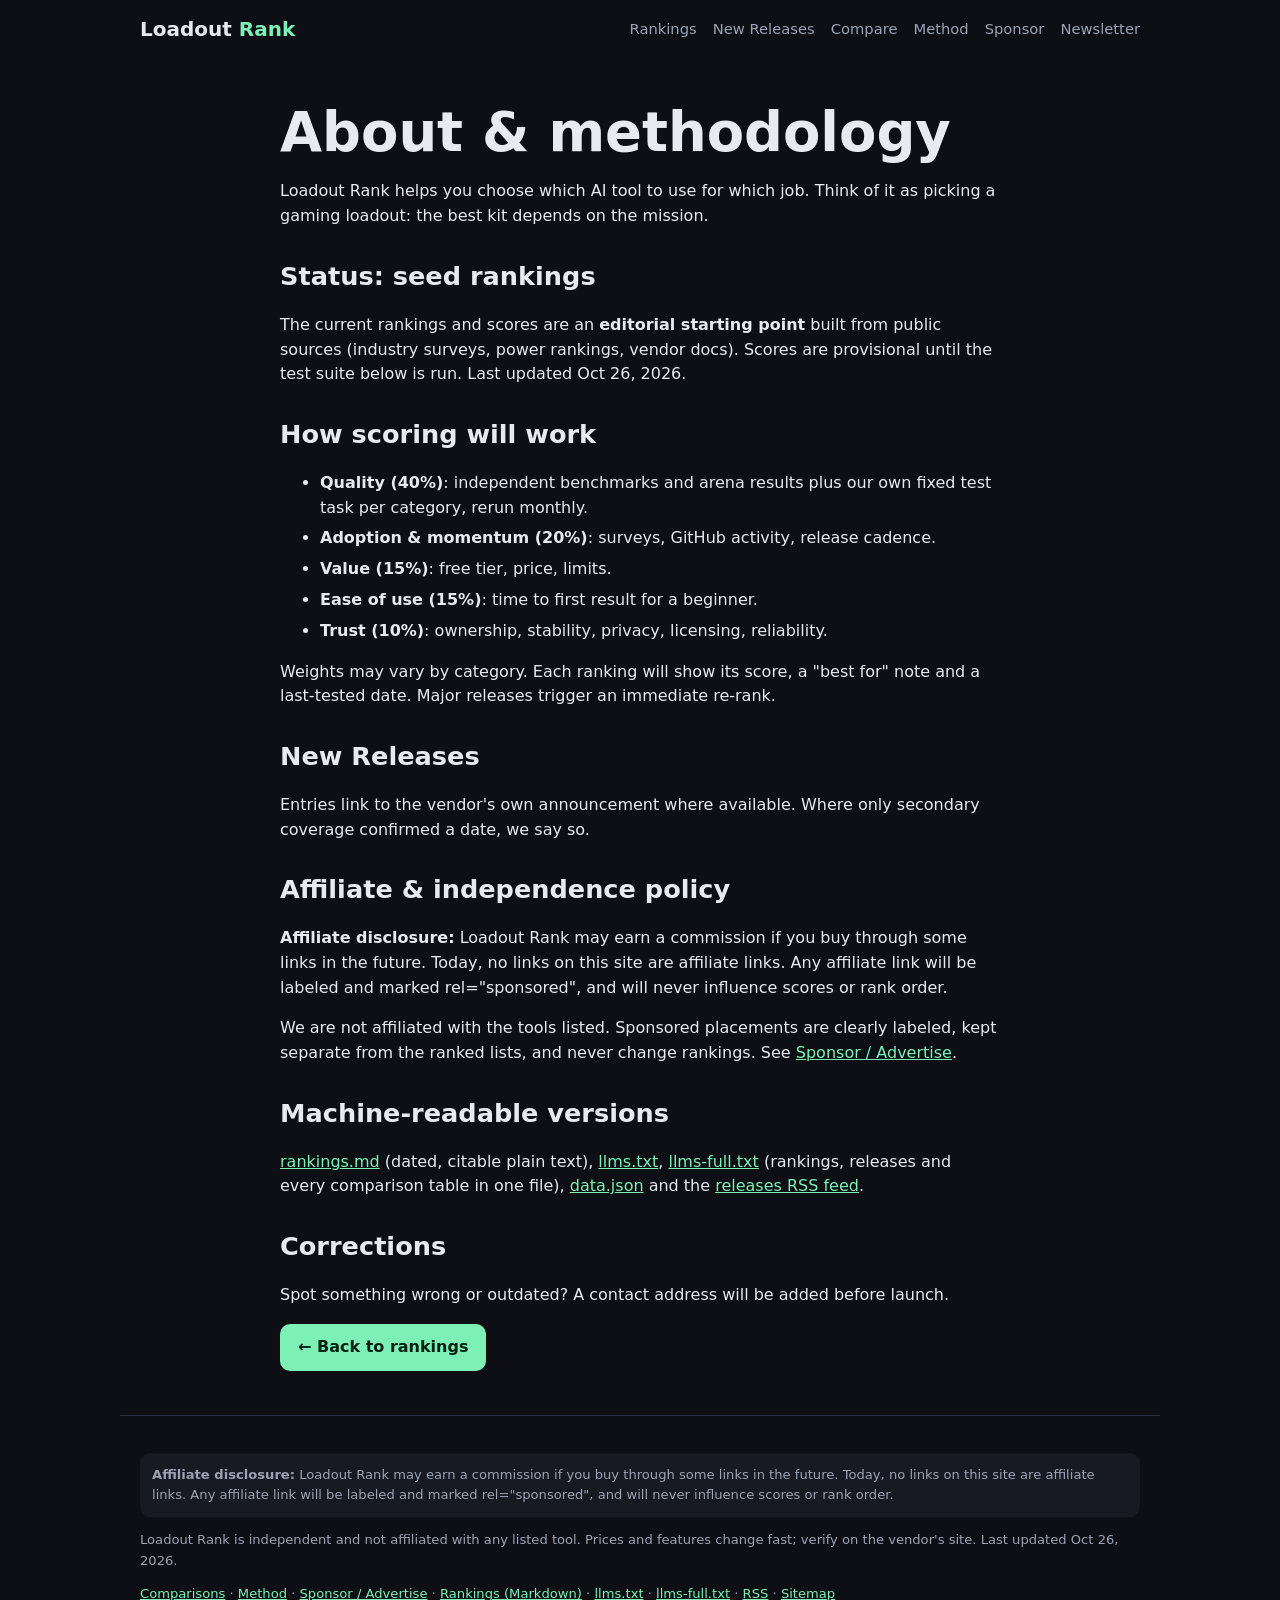
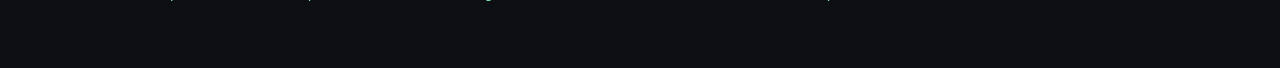
==== about.html @ 16ffbcc2 "Oct 26: add Nanbeige4.3-33B, Ollama speech models, Spark-X2.6-4B, Eleven Realtime, FLUX 3 Max; data." ====
<!doctype html><html lang="en"><head><meta charset="utf-8"><meta name="viewport" content="width=device-width,initial-scale=1">
<title>Method &amp; Independence Policy — Loadout Rank</title><meta name="description" content="How Loadout Rank scores and ranks AI tools: weighted criteria, provisional seed status, affiliate disclosure and corrections policy."><meta name="theme-color" content="#0d0f14"><meta name="robots" content="index,follow,max-snippet:-1">
<link rel="canonical" href="https://dlee8484.github.io/loadout-rank/about.html"><link rel="alternate" type="text/markdown" href="https://dlee8484.github.io/loadout-rank/rankings.md" title="Rankings as Markdown"><link rel="sitemap" type="application/xml" href="https://dlee8484.github.io/loadout-rank/sitemap.xml"><link rel="alternate" type="application/rss+xml" href="https://dlee8484.github.io/loadout-rank/feed.xml" title="Loadout Rank: new AI releases"><link rel="alternate" type="application/json" href="https://dlee8484.github.io/loadout-rank/data.json" title="Loadout Rank data (JSON)">
<meta property="og:type" content="website"><meta property="og:site_name" content="Loadout Rank"><meta property="og:title" content="Method &amp; Independence Policy — Loadout Rank"><meta property="og:description" content="How Loadout Rank scores and ranks AI tools: weighted criteria, provisional seed status, affiliate disclosure and corrections policy."><meta property="og:url" content="https://dlee8484.github.io/loadout-rank/about.html"><meta property="og:locale" content="en_US">
<meta name="twitter:card" content="summary_large_image"><meta name="twitter:image" content="https://dlee8484.github.io/loadout-rank/og-image.png"><meta property="og:image" content="https://dlee8484.github.io/loadout-rank/og-image.png"><meta property="og:image:width" content="1200"><meta property="og:image:height" content="630"><meta property="og:image:alt" content="Loadout Rank: best AI tools by use case"><meta name="twitter:title" content="Method &amp; Independence Policy — Loadout Rank"><meta name="twitter:description" content="How Loadout Rank scores and ranks AI tools: weighted criteria, provisional seed status, affiliate disclosure and corrections policy.">
<link rel="stylesheet" href="style.css"><script type="application/ld+json">{"@context": "https://schema.org", "@type": "AboutPage", "name": "Loadout Rank methodology", "url": "https://dlee8484.github.io/loadout-rank/about.html", "dateModified": "2026-10-26", "isPartOf": {"@id": "https://dlee8484.github.io/loadout-rank/#website"}, "breadcrumb": {"@id": "https://dlee8484.github.io/loadout-rank/about.html#breadcrumb"}}</script><script type="application/ld+json">{"@context": "https://schema.org", "@type": "BreadcrumbList", "@id": "https://dlee8484.github.io/loadout-rank/about.html#breadcrumb", "itemListElement": [{"@type": "ListItem", "position": 1, "name": "Loadout Rank", "item": "https://dlee8484.github.io/loadout-rank/"}, {"@type": "ListItem", "position": 2, "name": "Method", "item": "https://dlee8484.github.io/loadout-rank/about.html"}]}</script></head><body>
<a class="skip" href="#main">Skip to content</a>
<header><nav class="nav" aria-label="Primary"><a class="logo" href="index.html">Loadout <em>Rank</em></a><div class="links"><a href="index.html#browse">Rankings</a><a href="index.html#releases">New Releases</a><a href="comparisons.html">Compare</a><a href="about.html">Method</a><a href="sponsor.html">Sponsor</a><a href="index.html#newsletter">Newsletter</a></div></nav></header>
<main id="main" class="wrap prose"><h1>About &amp; methodology</h1>
<p>Loadout Rank helps you choose which AI tool to use for which job. Think of it as picking a gaming loadout: the best kit depends on the mission.</p>
<h2>Status: seed rankings</h2><p>The current rankings and scores are an <b>editorial starting point</b> built from public sources (industry surveys, power rankings, vendor docs). Scores are provisional until the test suite below is run. Last updated <time datetime="2026-10-26">Oct 26, 2026</time>.</p>
<h2>How scoring will work</h2><ul><li><b>Quality (40%)</b>: independent benchmarks and arena results plus our own fixed test task per category, rerun monthly.</li><li><b>Adoption &amp; momentum (20%)</b>: surveys, GitHub activity, release cadence.</li><li><b>Value (15%)</b>: free tier, price, limits.</li><li><b>Ease of use (15%)</b>: time to first result for a beginner.</li><li><b>Trust (10%)</b>: ownership, stability, privacy, licensing, reliability.</li></ul>
<p>Weights may vary by category. Each ranking will show its score, a "best for" note and a last-tested date. Major releases trigger an immediate re-rank.</p>
<h2>New Releases</h2><p>Entries link to the vendor's own announcement where available. Where only secondary coverage confirmed a date, we say so.</p>
<h2 id="disclosure">Affiliate &amp; independence policy</h2><p><strong>Affiliate disclosure:</strong> Loadout Rank may earn a commission if you buy through some links in the future. Today, no links on this site are affiliate links. Any affiliate link will be labeled and marked rel=&quot;sponsored&quot;, and will never influence scores or rank order.</p><p>We are not affiliated with the tools listed. Sponsored placements are clearly labeled, kept separate from the ranked lists, and never change rankings. See <a href="sponsor.html">Sponsor / Advertise</a>.</p>
<h2>Machine-readable versions</h2><p><a href="rankings.md">rankings.md</a> (dated, citable plain text), <a href="llms.txt">llms.txt</a>, <a href="llms-full.txt">llms-full.txt</a> (rankings, releases and every comparison table in one file), <a href="data.json">data.json</a> and the <a href="feed.xml">releases RSS feed</a>.</p>
<h2>Corrections</h2><p>Spot something wrong or outdated? A contact address will be added before launch.</p>
<p><a class="btn" href="index.html">← Back to rankings</a></p></main><footer class="foot"><p class="disc"><strong>Affiliate disclosure:</strong> Loadout Rank may earn a commission if you buy through some links in the future. Today, no links on this site are affiliate links. Any affiliate link will be labeled and marked rel=&quot;sponsored&quot;, and will never influence scores or rank order.</p><p>Loadout Rank is independent and not affiliated with any listed tool. Prices and features change fast; verify on the vendor's site. Last updated Oct 26, 2026.</p><p><a href="comparisons.html">Comparisons</a> · <a href="about.html">Method</a> · <a href="sponsor.html">Sponsor / Advertise</a> · <a href="rankings.md">Rankings (Markdown)</a> · <a href="llms.txt">llms.txt</a> · <a href="llms-full.txt">llms-full.txt</a> · <a href="feed.xml">RSS</a> · <a href="sitemap.xml">Sitemap</a></p></footer></body></html>
---- style.css ----
:root{--bg:#0d0f14;--c:#171a22;--c2:#1f2330;--t:#e8eaf0;--m:#9aa2b6;--a:#7cf0b5;--b:#2a2f3f}
*{box-sizing:border-box}html{scroll-behavior:smooth}body{margin:0;font:16px/1.55 system-ui,-apple-system,Segoe UI,sans-serif;background:var(--bg);color:var(--t)}
a{color:var(--a)}.skip{position:absolute;left:-999px}.skip:focus{left:8px;top:8px;background:#000;padding:8px;z-index:9}
.sr{position:absolute;width:1px;height:1px;overflow:hidden;clip:rect(0 0 0 0)}
.nav{display:flex;justify-content:space-between;align-items:center;flex-wrap:wrap;gap:8px;max-width:1040px;margin:auto;padding:14px 20px}
.logo{font-weight:800;font-size:1.25rem;color:var(--t);text-decoration:none}.logo em,h1 em{color:var(--a);font-style:normal}
.links a{color:var(--m);text-decoration:none;margin-left:16px;font-size:.92rem}.links a:hover{color:var(--a)}
.hero{max-width:1040px;margin:auto;padding:48px 20px 28px}.kicker{color:var(--a);font-weight:600;margin:0}
h1{font-size:clamp(2rem,6vw,3.4rem);line-height:1.1;margin:.3em 0}.lead{color:var(--m);max-width:640px;font-size:1.1rem}
.cta{display:flex;gap:12px;flex-wrap:wrap;margin-top:20px}.btn{display:inline-block;background:var(--a);color:#062014;font-weight:700;border:0;border-radius:10px;padding:11px 18px;text-decoration:none;cursor:pointer;font-size:1rem}
.btn.ghost{background:transparent;color:var(--a);border:1px solid var(--a)}
.wrap{max-width:1040px;margin:auto;padding:28px 20px}h2{font-size:1.6rem;margin:0 0 6px}.d{color:var(--m);margin:0 0 14px}
.tools{display:grid;gap:12px;margin:14px 0}input[type=search],input[type=email]{width:100%;padding:12px 14px;border-radius:10px;border:1px solid var(--b);background:var(--c);color:var(--t);font-size:1rem}
.chips{display:flex;flex-wrap:wrap;gap:8px}.chip{background:var(--c);color:var(--t);border:1px solid var(--b);border-radius:99px;padding:6px 13px;cursor:pointer;font-size:.85rem}
.chip.on{background:var(--a);color:#062014;border-color:var(--a);font-weight:700}
.note{color:var(--m);font-size:.85rem}.empty{color:var(--m)}
.cat{margin:28px 0}.cat h3{margin:0;font-size:1.25rem}.cards{list-style:none;padding:0;margin:0;display:grid;grid-template-columns:repeat(auto-fill,minmax(290px,1fr));gap:12px}
.card{background:var(--c);border:1px solid var(--b);border-radius:12px;padding:14px;display:flex;gap:12px}.card[hidden],.cat[hidden]{display:none}
.rk{font-weight:800;color:var(--a);min-width:30px}.body{flex:1;min-width:0}.top{display:flex;justify-content:space-between;gap:8px;align-items:baseline}
.nm{font-weight:700;color:var(--t);text-decoration:none}.nm:hover{color:var(--a)}.score{font-weight:800;color:var(--a)}.score small{color:var(--m);font-weight:400}
.bar{height:5px;background:var(--c2);border-radius:9px;margin:8px 0}.bar i{display:block;height:100%;background:var(--a);border-radius:9px}
.card p{margin:4px 0;color:var(--m);font-size:.9rem}.card .mini{font-size:.75rem}
.rels{display:grid;grid-template-columns:repeat(auto-fill,minmax(300px,1fr));gap:14px}.rel{background:var(--c);border:1px solid var(--b);border-radius:12px;padding:16px}
.rel h3{margin:6px 0 0;font-size:1.05rem}.rel p{font-size:.9rem;color:var(--m);margin:6px 0}.rel .org{color:var(--t);font-size:.8rem}.meta{display:flex;justify-content:space-between;font-size:.78rem;color:var(--m)}
.tag{background:var(--c2);color:var(--a);padding:2px 8px;border-radius:6px}
.nl{background:var(--c);border:1px dashed var(--a);border-radius:14px;padding:22px}.badge{display:inline-block;background:#3a2f0b;color:#ffd866;border-radius:6px;padding:4px 10px;font-size:.8rem;font-weight:700}
#nlf{display:flex;gap:10px;flex-wrap:wrap}#nlf input{flex:1;min-width:220px;width:auto}
.prose{max-width:760px}.prose h2{margin-top:28px}.prose li{margin:6px 0}
.foot{max-width:1040px;margin:auto;padding:24px 20px 50px;color:var(--m);font-size:.82rem;border-top:1px solid var(--b)}.disc{background:var(--c);padding:12px;border-radius:10px}
@media(max-width:560px){.links a{margin:0 12px 0 0}.hero{padding-top:28px}}
@media(prefers-reduced-motion:reduce){html{scroll-behavior:auto}}
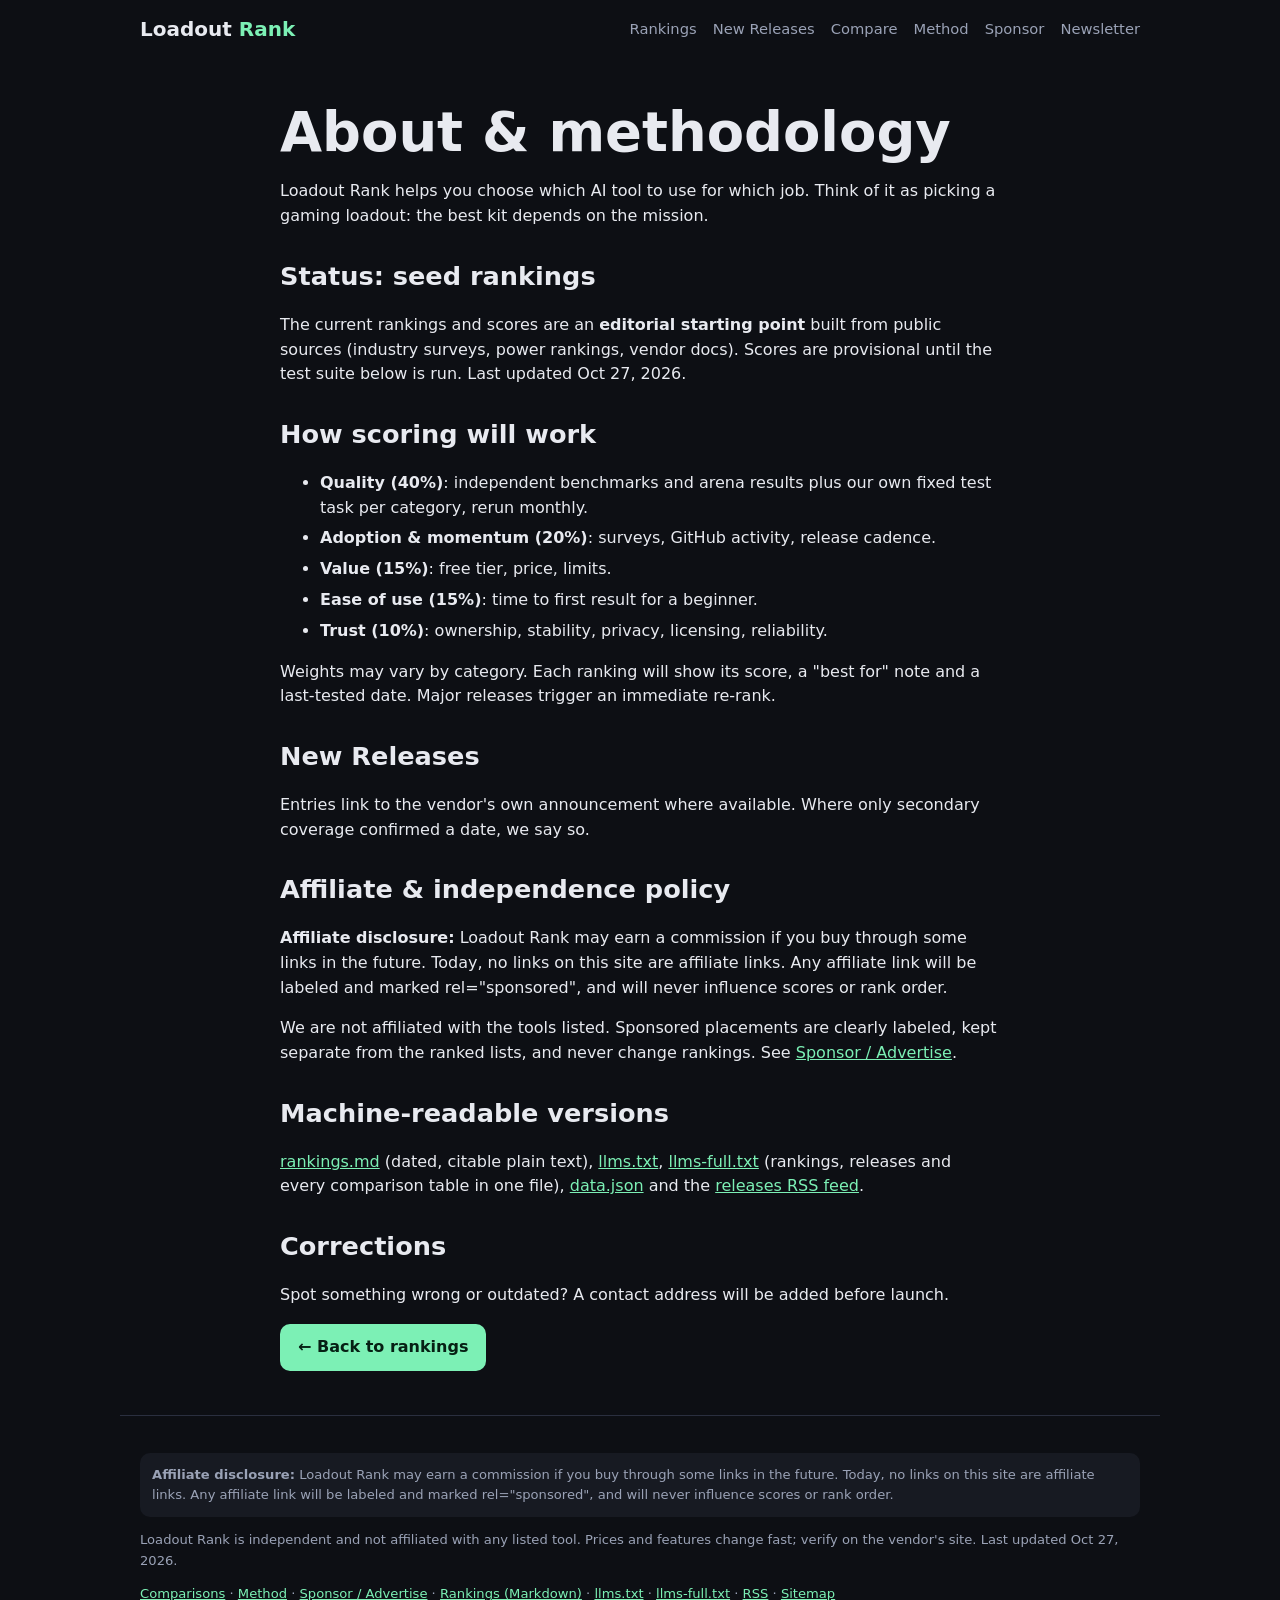
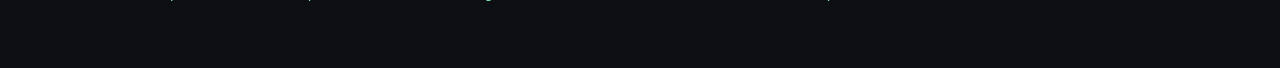
==== commit e1f06645: "Oct 27: add GPT-6.1 Terra, Mirendil Fern 0.1, Runway App Studio, Opera WebAI, Cursor Agent SDK; abso" ====
--- a/about.html
+++ b/about.html
@@ -3,16 +3,16 @@
 <link rel="canonical" href="https://dlee8484.github.io/loadout-rank/about.html"><link rel="alternate" type="text/markdown" href="https://dlee8484.github.io/loadout-rank/rankings.md" title="Rankings as Markdown"><link rel="sitemap" type="application/xml" href="https://dlee8484.github.io/loadout-rank/sitemap.xml"><link rel="alternate" type="application/rss+xml" href="https://dlee8484.github.io/loadout-rank/feed.xml" title="Loadout Rank: new AI releases"><link rel="alternate" type="application/json" href="https://dlee8484.github.io/loadout-rank/data.json" title="Loadout Rank data (JSON)">
 <meta property="og:type" content="website"><meta property="og:site_name" content="Loadout Rank"><meta property="og:title" content="Method &amp; Independence Policy — Loadout Rank"><meta property="og:description" content="How Loadout Rank scores and ranks AI tools: weighted criteria, provisional seed status, affiliate disclosure and corrections policy."><meta property="og:url" content="https://dlee8484.github.io/loadout-rank/about.html"><meta property="og:locale" content="en_US">
 <meta name="twitter:card" content="summary_large_image"><meta name="twitter:image" content="https://dlee8484.github.io/loadout-rank/og-image.png"><meta property="og:image" content="https://dlee8484.github.io/loadout-rank/og-image.png"><meta property="og:image:width" content="1200"><meta property="og:image:height" content="630"><meta property="og:image:alt" content="Loadout Rank: best AI tools by use case"><meta name="twitter:title" content="Method &amp; Independence Policy — Loadout Rank"><meta name="twitter:description" content="How Loadout Rank scores and ranks AI tools: weighted criteria, provisional seed status, affiliate disclosure and corrections policy.">
-<link rel="stylesheet" href="style.css"><script type="application/ld+json">{"@context": "https://schema.org", "@type": "AboutPage", "name": "Loadout Rank methodology", "url": "https://dlee8484.github.io/loadout-rank/about.html", "dateModified": "2026-10-26", "isPartOf": {"@id": "https://dlee8484.github.io/loadout-rank/#website"}, "breadcrumb": {"@id": "https://dlee8484.github.io/loadout-rank/about.html#breadcrumb"}}</script><script type="application/ld+json">{"@context": "https://schema.org", "@type": "BreadcrumbList", "@id": "https://dlee8484.github.io/loadout-rank/about.html#breadcrumb", "itemListElement": [{"@type": "ListItem", "position": 1, "name": "Loadout Rank", "item": "https://dlee8484.github.io/loadout-rank/"}, {"@type": "ListItem", "position": 2, "name": "Method", "item": "https://dlee8484.github.io/loadout-rank/about.html"}]}</script></head><body>
+<link rel="stylesheet" href="style.css"><script type="application/ld+json">{"@context": "https://schema.org", "@type": "AboutPage", "name": "Loadout Rank methodology", "url": "https://dlee8484.github.io/loadout-rank/about.html", "dateModified": "2026-10-27", "isPartOf": {"@id": "https://dlee8484.github.io/loadout-rank/#website"}, "breadcrumb": {"@id": "https://dlee8484.github.io/loadout-rank/about.html#breadcrumb"}}</script><script type="application/ld+json">{"@context": "https://schema.org", "@type": "BreadcrumbList", "@id": "https://dlee8484.github.io/loadout-rank/about.html#breadcrumb", "itemListElement": [{"@type": "ListItem", "position": 1, "name": "Loadout Rank", "item": "https://dlee8484.github.io/loadout-rank/"}, {"@type": "ListItem", "position": 2, "name": "Method", "item": "https://dlee8484.github.io/loadout-rank/about.html"}]}</script></head><body>
 <a class="skip" href="#main">Skip to content</a>
 <header><nav class="nav" aria-label="Primary"><a class="logo" href="index.html">Loadout <em>Rank</em></a><div class="links"><a href="index.html#browse">Rankings</a><a href="index.html#releases">New Releases</a><a href="comparisons.html">Compare</a><a href="about.html">Method</a><a href="sponsor.html">Sponsor</a><a href="index.html#newsletter">Newsletter</a></div></nav></header>
 <main id="main" class="wrap prose"><h1>About &amp; methodology</h1>
 <p>Loadout Rank helps you choose which AI tool to use for which job. Think of it as picking a gaming loadout: the best kit depends on the mission.</p>
-<h2>Status: seed rankings</h2><p>The current rankings and scores are an <b>editorial starting point</b> built from public sources (industry surveys, power rankings, vendor docs). Scores are provisional until the test suite below is run. Last updated <time datetime="2026-10-26">Oct 26, 2026</time>.</p>
+<h2>Status: seed rankings</h2><p>The current rankings and scores are an <b>editorial starting point</b> built from public sources (industry surveys, power rankings, vendor docs). Scores are provisional until the test suite below is run. Last updated <time datetime="2026-10-27">Oct 27, 2026</time>.</p>
 <h2>How scoring will work</h2><ul><li><b>Quality (40%)</b>: independent benchmarks and arena results plus our own fixed test task per category, rerun monthly.</li><li><b>Adoption &amp; momentum (20%)</b>: surveys, GitHub activity, release cadence.</li><li><b>Value (15%)</b>: free tier, price, limits.</li><li><b>Ease of use (15%)</b>: time to first result for a beginner.</li><li><b>Trust (10%)</b>: ownership, stability, privacy, licensing, reliability.</li></ul>
 <p>Weights may vary by category. Each ranking will show its score, a "best for" note and a last-tested date. Major releases trigger an immediate re-rank.</p>
 <h2>New Releases</h2><p>Entries link to the vendor's own announcement where available. Where only secondary coverage confirmed a date, we say so.</p>
 <h2 id="disclosure">Affiliate &amp; independence policy</h2><p><strong>Affiliate disclosure:</strong> Loadout Rank may earn a commission if you buy through some links in the future. Today, no links on this site are affiliate links. Any affiliate link will be labeled and marked rel=&quot;sponsored&quot;, and will never influence scores or rank order.</p><p>We are not affiliated with the tools listed. Sponsored placements are clearly labeled, kept separate from the ranked lists, and never change rankings. See <a href="sponsor.html">Sponsor / Advertise</a>.</p>
 <h2>Machine-readable versions</h2><p><a href="rankings.md">rankings.md</a> (dated, citable plain text), <a href="llms.txt">llms.txt</a>, <a href="llms-full.txt">llms-full.txt</a> (rankings, releases and every comparison table in one file), <a href="data.json">data.json</a> and the <a href="feed.xml">releases RSS feed</a>.</p>
 <h2>Corrections</h2><p>Spot something wrong or outdated? A contact address will be added before launch.</p>
-<p><a class="btn" href="index.html">← Back to rankings</a></p></main><footer class="foot"><p class="disc"><strong>Affiliate disclosure:</strong> Loadout Rank may earn a commission if you buy through some links in the future. Today, no links on this site are affiliate links. Any affiliate link will be labeled and marked rel=&quot;sponsored&quot;, and will never influence scores or rank order.</p><p>Loadout Rank is independent and not affiliated with any listed tool. Prices and features change fast; verify on the vendor's site. Last updated Oct 26, 2026.</p><p><a href="comparisons.html">Comparisons</a> · <a href="about.html">Method</a> · <a href="sponsor.html">Sponsor / Advertise</a> · <a href="rankings.md">Rankings (Markdown)</a> · <a href="llms.txt">llms.txt</a> · <a href="llms-full.txt">llms-full.txt</a> · <a href="feed.xml">RSS</a> · <a href="sitemap.xml">Sitemap</a></p></footer></body></html>+<p><a class="btn" href="index.html">← Back to rankings</a></p></main><footer class="foot"><p class="disc"><strong>Affiliate disclosure:</strong> Loadout Rank may earn a commission if you buy through some links in the future. Today, no links on this site are affiliate links. Any affiliate link will be labeled and marked rel=&quot;sponsored&quot;, and will never influence scores or rank order.</p><p>Loadout Rank is independent and not affiliated with any listed tool. Prices and features change fast; verify on the vendor's site. Last updated Oct 27, 2026.</p><p><a href="comparisons.html">Comparisons</a> · <a href="about.html">Method</a> · <a href="sponsor.html">Sponsor / Advertise</a> · <a href="rankings.md">Rankings (Markdown)</a> · <a href="llms.txt">llms.txt</a> · <a href="llms-full.txt">llms-full.txt</a> · <a href="feed.xml">RSS</a> · <a href="sitemap.xml">Sitemap</a></p></footer></body></html>
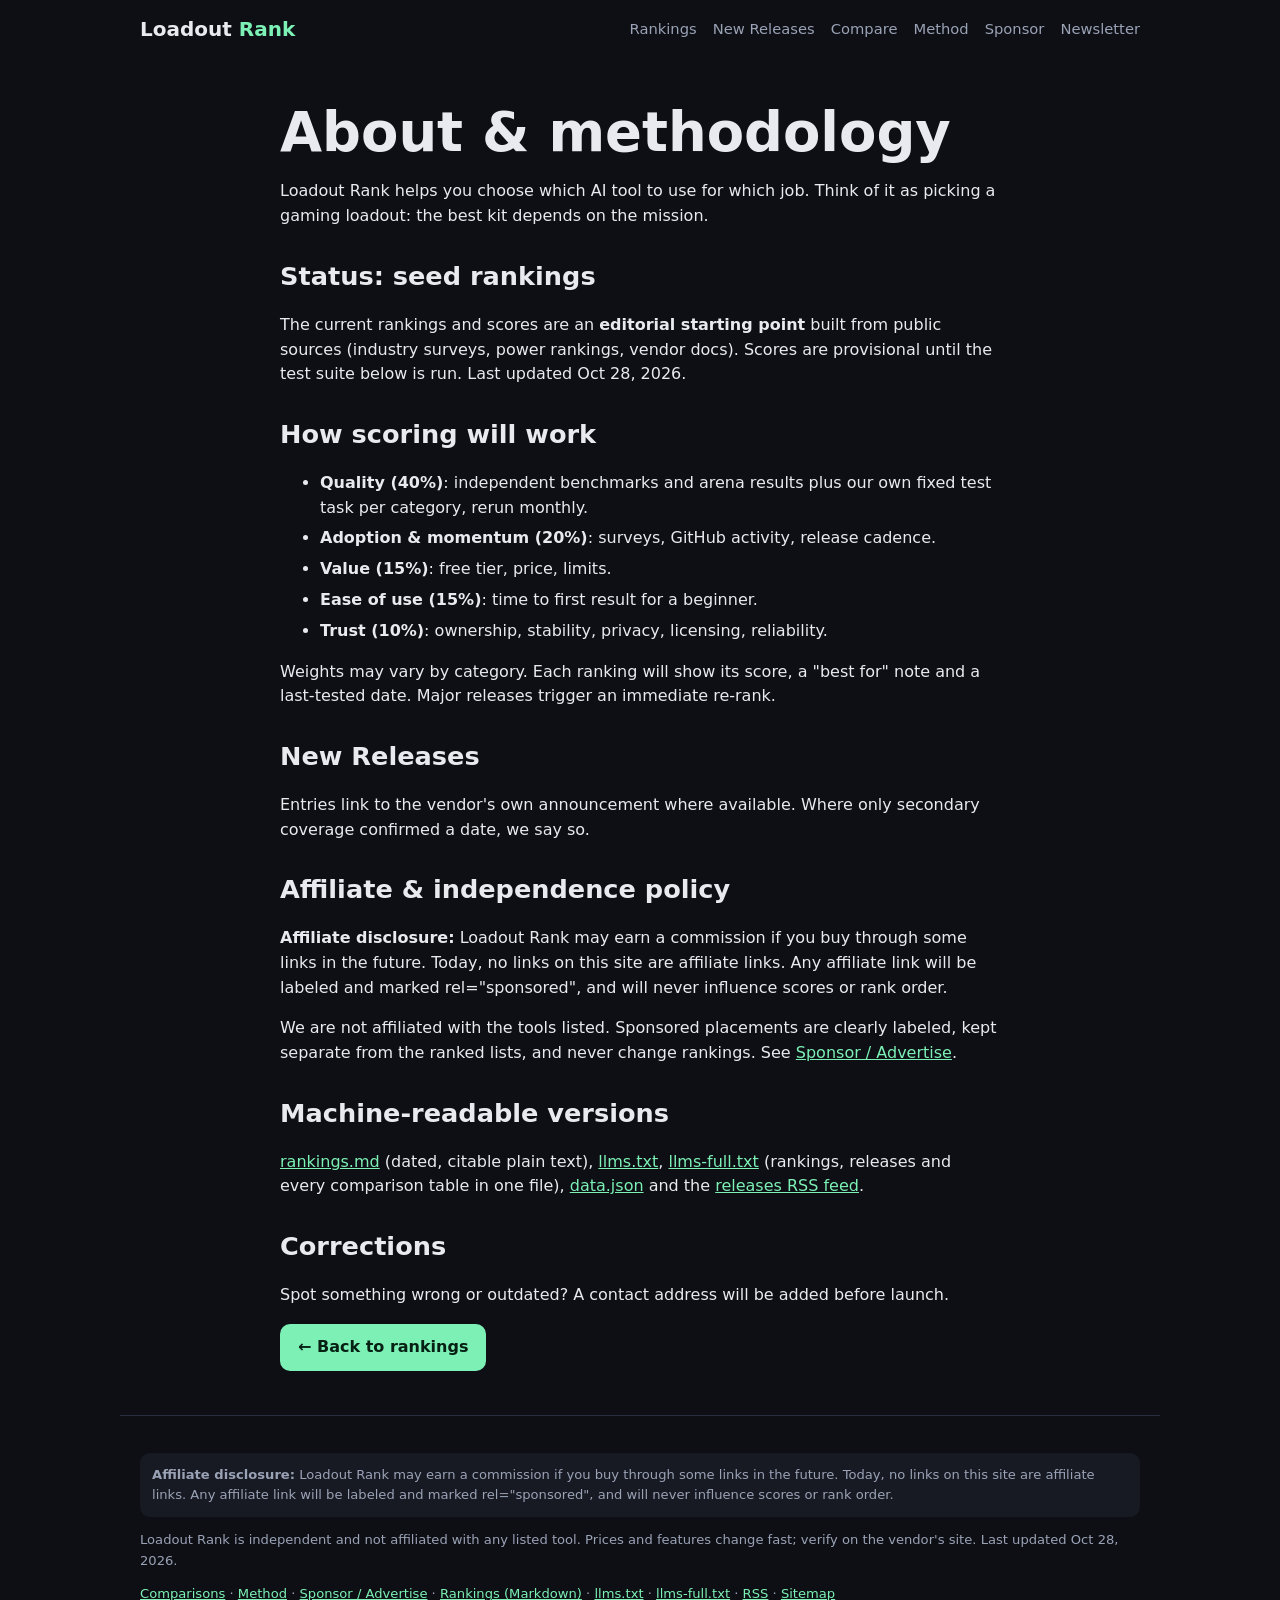
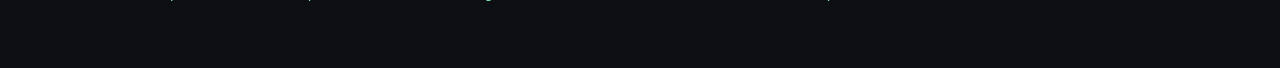
==== commit d71ca6a4: "Oct 28: add Genie 4, LFM3, Ling-3.1-flash-1019, Clover-35B-A3B-Preview, Replit Cloud Agents, Unlimit" ====
--- a/about.html
+++ b/about.html
@@ -3,16 +3,16 @@
 <link rel="canonical" href="https://dlee8484.github.io/loadout-rank/about.html"><link rel="alternate" type="text/markdown" href="https://dlee8484.github.io/loadout-rank/rankings.md" title="Rankings as Markdown"><link rel="sitemap" type="application/xml" href="https://dlee8484.github.io/loadout-rank/sitemap.xml"><link rel="alternate" type="application/rss+xml" href="https://dlee8484.github.io/loadout-rank/feed.xml" title="Loadout Rank: new AI releases"><link rel="alternate" type="application/json" href="https://dlee8484.github.io/loadout-rank/data.json" title="Loadout Rank data (JSON)">
 <meta property="og:type" content="website"><meta property="og:site_name" content="Loadout Rank"><meta property="og:title" content="Method &amp; Independence Policy — Loadout Rank"><meta property="og:description" content="How Loadout Rank scores and ranks AI tools: weighted criteria, provisional seed status, affiliate disclosure and corrections policy."><meta property="og:url" content="https://dlee8484.github.io/loadout-rank/about.html"><meta property="og:locale" content="en_US">
 <meta name="twitter:card" content="summary_large_image"><meta name="twitter:image" content="https://dlee8484.github.io/loadout-rank/og-image.png"><meta property="og:image" content="https://dlee8484.github.io/loadout-rank/og-image.png"><meta property="og:image:width" content="1200"><meta property="og:image:height" content="630"><meta property="og:image:alt" content="Loadout Rank: best AI tools by use case"><meta name="twitter:title" content="Method &amp; Independence Policy — Loadout Rank"><meta name="twitter:description" content="How Loadout Rank scores and ranks AI tools: weighted criteria, provisional seed status, affiliate disclosure and corrections policy.">
-<link rel="stylesheet" href="style.css"><script type="application/ld+json">{"@context": "https://schema.org", "@type": "AboutPage", "name": "Loadout Rank methodology", "url": "https://dlee8484.github.io/loadout-rank/about.html", "dateModified": "2026-10-27", "isPartOf": {"@id": "https://dlee8484.github.io/loadout-rank/#website"}, "breadcrumb": {"@id": "https://dlee8484.github.io/loadout-rank/about.html#breadcrumb"}}</script><script type="application/ld+json">{"@context": "https://schema.org", "@type": "BreadcrumbList", "@id": "https://dlee8484.github.io/loadout-rank/about.html#breadcrumb", "itemListElement": [{"@type": "ListItem", "position": 1, "name": "Loadout Rank", "item": "https://dlee8484.github.io/loadout-rank/"}, {"@type": "ListItem", "position": 2, "name": "Method", "item": "https://dlee8484.github.io/loadout-rank/about.html"}]}</script></head><body>
+<link rel="stylesheet" href="style.css"><script type="application/ld+json">{"@context": "https://schema.org", "@type": "AboutPage", "name": "Loadout Rank methodology", "url": "https://dlee8484.github.io/loadout-rank/about.html", "dateModified": "2026-10-28", "isPartOf": {"@id": "https://dlee8484.github.io/loadout-rank/#website"}, "breadcrumb": {"@id": "https://dlee8484.github.io/loadout-rank/about.html#breadcrumb"}}</script><script type="application/ld+json">{"@context": "https://schema.org", "@type": "BreadcrumbList", "@id": "https://dlee8484.github.io/loadout-rank/about.html#breadcrumb", "itemListElement": [{"@type": "ListItem", "position": 1, "name": "Loadout Rank", "item": "https://dlee8484.github.io/loadout-rank/"}, {"@type": "ListItem", "position": 2, "name": "Method", "item": "https://dlee8484.github.io/loadout-rank/about.html"}]}</script></head><body>
 <a class="skip" href="#main">Skip to content</a>
 <header><nav class="nav" aria-label="Primary"><a class="logo" href="index.html">Loadout <em>Rank</em></a><div class="links"><a href="index.html#browse">Rankings</a><a href="index.html#releases">New Releases</a><a href="comparisons.html">Compare</a><a href="about.html">Method</a><a href="sponsor.html">Sponsor</a><a href="index.html#newsletter">Newsletter</a></div></nav></header>
 <main id="main" class="wrap prose"><h1>About &amp; methodology</h1>
 <p>Loadout Rank helps you choose which AI tool to use for which job. Think of it as picking a gaming loadout: the best kit depends on the mission.</p>
-<h2>Status: seed rankings</h2><p>The current rankings and scores are an <b>editorial starting point</b> built from public sources (industry surveys, power rankings, vendor docs). Scores are provisional until the test suite below is run. Last updated <time datetime="2026-10-27">Oct 27, 2026</time>.</p>
+<h2>Status: seed rankings</h2><p>The current rankings and scores are an <b>editorial starting point</b> built from public sources (industry surveys, power rankings, vendor docs). Scores are provisional until the test suite below is run. Last updated <time datetime="2026-10-28">Oct 28, 2026</time>.</p>
 <h2>How scoring will work</h2><ul><li><b>Quality (40%)</b>: independent benchmarks and arena results plus our own fixed test task per category, rerun monthly.</li><li><b>Adoption &amp; momentum (20%)</b>: surveys, GitHub activity, release cadence.</li><li><b>Value (15%)</b>: free tier, price, limits.</li><li><b>Ease of use (15%)</b>: time to first result for a beginner.</li><li><b>Trust (10%)</b>: ownership, stability, privacy, licensing, reliability.</li></ul>
 <p>Weights may vary by category. Each ranking will show its score, a "best for" note and a last-tested date. Major releases trigger an immediate re-rank.</p>
 <h2>New Releases</h2><p>Entries link to the vendor's own announcement where available. Where only secondary coverage confirmed a date, we say so.</p>
 <h2 id="disclosure">Affiliate &amp; independence policy</h2><p><strong>Affiliate disclosure:</strong> Loadout Rank may earn a commission if you buy through some links in the future. Today, no links on this site are affiliate links. Any affiliate link will be labeled and marked rel=&quot;sponsored&quot;, and will never influence scores or rank order.</p><p>We are not affiliated with the tools listed. Sponsored placements are clearly labeled, kept separate from the ranked lists, and never change rankings. See <a href="sponsor.html">Sponsor / Advertise</a>.</p>
 <h2>Machine-readable versions</h2><p><a href="rankings.md">rankings.md</a> (dated, citable plain text), <a href="llms.txt">llms.txt</a>, <a href="llms-full.txt">llms-full.txt</a> (rankings, releases and every comparison table in one file), <a href="data.json">data.json</a> and the <a href="feed.xml">releases RSS feed</a>.</p>
 <h2>Corrections</h2><p>Spot something wrong or outdated? A contact address will be added before launch.</p>
-<p><a class="btn" href="index.html">← Back to rankings</a></p></main><footer class="foot"><p class="disc"><strong>Affiliate disclosure:</strong> Loadout Rank may earn a commission if you buy through some links in the future. Today, no links on this site are affiliate links. Any affiliate link will be labeled and marked rel=&quot;sponsored&quot;, and will never influence scores or rank order.</p><p>Loadout Rank is independent and not affiliated with any listed tool. Prices and features change fast; verify on the vendor's site. Last updated Oct 27, 2026.</p><p><a href="comparisons.html">Comparisons</a> · <a href="about.html">Method</a> · <a href="sponsor.html">Sponsor / Advertise</a> · <a href="rankings.md">Rankings (Markdown)</a> · <a href="llms.txt">llms.txt</a> · <a href="llms-full.txt">llms-full.txt</a> · <a href="feed.xml">RSS</a> · <a href="sitemap.xml">Sitemap</a></p></footer></body></html>+<p><a class="btn" href="index.html">← Back to rankings</a></p></main><footer class="foot"><p class="disc"><strong>Affiliate disclosure:</strong> Loadout Rank may earn a commission if you buy through some links in the future. Today, no links on this site are affiliate links. Any affiliate link will be labeled and marked rel=&quot;sponsored&quot;, and will never influence scores or rank order.</p><p>Loadout Rank is independent and not affiliated with any listed tool. Prices and features change fast; verify on the vendor's site. Last updated Oct 28, 2026.</p><p><a href="comparisons.html">Comparisons</a> · <a href="about.html">Method</a> · <a href="sponsor.html">Sponsor / Advertise</a> · <a href="rankings.md">Rankings (Markdown)</a> · <a href="llms.txt">llms.txt</a> · <a href="llms-full.txt">llms-full.txt</a> · <a href="feed.xml">RSS</a> · <a href="sitemap.xml">Sitemap</a></p></footer></body></html>
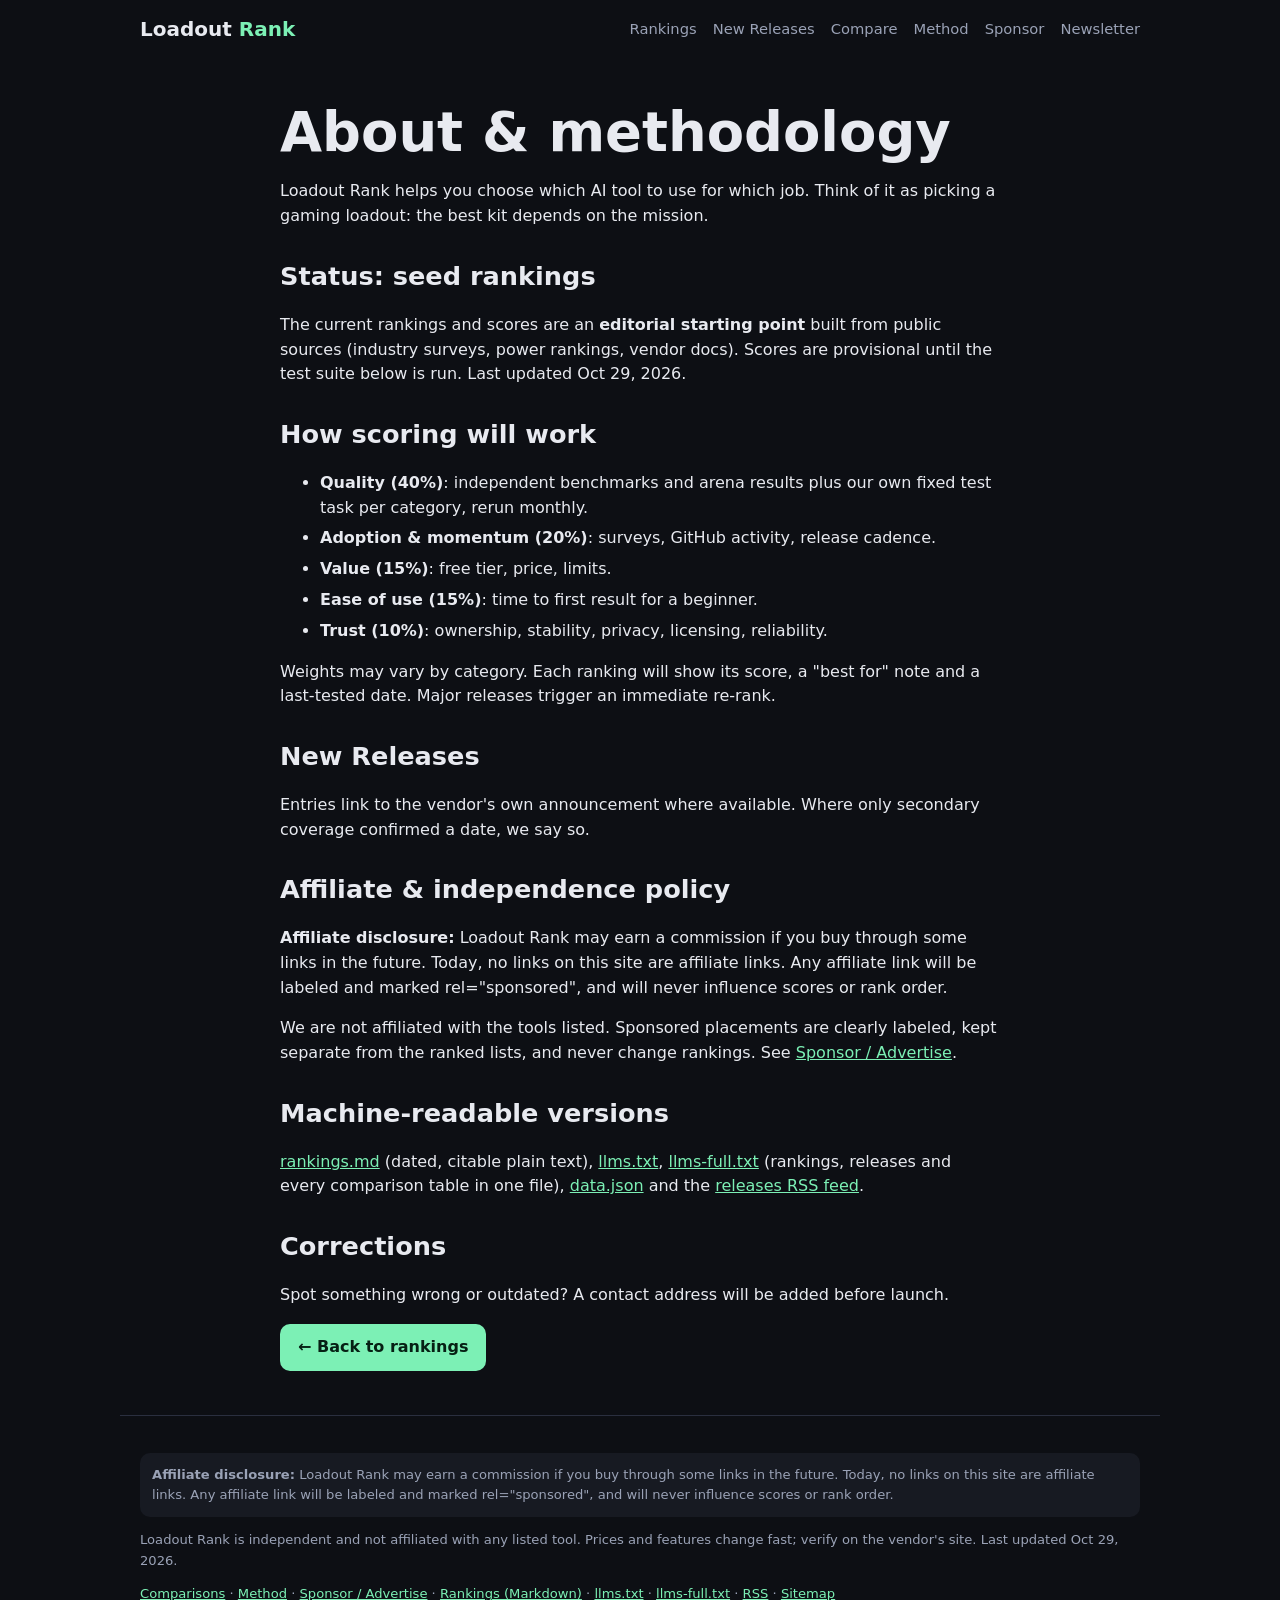
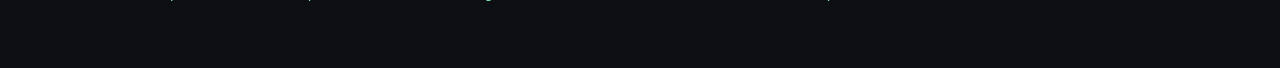
==== commit b818dc0f: "Oct 29: add Gemini 4 Carbon, GitHub Copilot Fusion GA, GitHub Replica, Particle-1, SenseNova 6.8 Cod" ====
--- a/about.html
+++ b/about.html
@@ -3,16 +3,16 @@
 <link rel="canonical" href="https://dlee8484.github.io/loadout-rank/about.html"><link rel="alternate" type="text/markdown" href="https://dlee8484.github.io/loadout-rank/rankings.md" title="Rankings as Markdown"><link rel="sitemap" type="application/xml" href="https://dlee8484.github.io/loadout-rank/sitemap.xml"><link rel="alternate" type="application/rss+xml" href="https://dlee8484.github.io/loadout-rank/feed.xml" title="Loadout Rank: new AI releases"><link rel="alternate" type="application/json" href="https://dlee8484.github.io/loadout-rank/data.json" title="Loadout Rank data (JSON)">
 <meta property="og:type" content="website"><meta property="og:site_name" content="Loadout Rank"><meta property="og:title" content="Method &amp; Independence Policy — Loadout Rank"><meta property="og:description" content="How Loadout Rank scores and ranks AI tools: weighted criteria, provisional seed status, affiliate disclosure and corrections policy."><meta property="og:url" content="https://dlee8484.github.io/loadout-rank/about.html"><meta property="og:locale" content="en_US">
 <meta name="twitter:card" content="summary_large_image"><meta name="twitter:image" content="https://dlee8484.github.io/loadout-rank/og-image.png"><meta property="og:image" content="https://dlee8484.github.io/loadout-rank/og-image.png"><meta property="og:image:width" content="1200"><meta property="og:image:height" content="630"><meta property="og:image:alt" content="Loadout Rank: best AI tools by use case"><meta name="twitter:title" content="Method &amp; Independence Policy — Loadout Rank"><meta name="twitter:description" content="How Loadout Rank scores and ranks AI tools: weighted criteria, provisional seed status, affiliate disclosure and corrections policy.">
-<link rel="stylesheet" href="style.css"><script type="application/ld+json">{"@context": "https://schema.org", "@type": "AboutPage", "name": "Loadout Rank methodology", "url": "https://dlee8484.github.io/loadout-rank/about.html", "dateModified": "2026-10-28", "isPartOf": {"@id": "https://dlee8484.github.io/loadout-rank/#website"}, "breadcrumb": {"@id": "https://dlee8484.github.io/loadout-rank/about.html#breadcrumb"}}</script><script type="application/ld+json">{"@context": "https://schema.org", "@type": "BreadcrumbList", "@id": "https://dlee8484.github.io/loadout-rank/about.html#breadcrumb", "itemListElement": [{"@type": "ListItem", "position": 1, "name": "Loadout Rank", "item": "https://dlee8484.github.io/loadout-rank/"}, {"@type": "ListItem", "position": 2, "name": "Method", "item": "https://dlee8484.github.io/loadout-rank/about.html"}]}</script></head><body>
+<link rel="stylesheet" href="style.css"><script type="application/ld+json">{"@context": "https://schema.org", "@type": "AboutPage", "name": "Loadout Rank methodology", "url": "https://dlee8484.github.io/loadout-rank/about.html", "dateModified": "2026-10-29", "isPartOf": {"@id": "https://dlee8484.github.io/loadout-rank/#website"}, "breadcrumb": {"@id": "https://dlee8484.github.io/loadout-rank/about.html#breadcrumb"}}</script><script type="application/ld+json">{"@context": "https://schema.org", "@type": "BreadcrumbList", "@id": "https://dlee8484.github.io/loadout-rank/about.html#breadcrumb", "itemListElement": [{"@type": "ListItem", "position": 1, "name": "Loadout Rank", "item": "https://dlee8484.github.io/loadout-rank/"}, {"@type": "ListItem", "position": 2, "name": "Method", "item": "https://dlee8484.github.io/loadout-rank/about.html"}]}</script></head><body>
 <a class="skip" href="#main">Skip to content</a>
 <header><nav class="nav" aria-label="Primary"><a class="logo" href="index.html">Loadout <em>Rank</em></a><div class="links"><a href="index.html#browse">Rankings</a><a href="index.html#releases">New Releases</a><a href="comparisons.html">Compare</a><a href="about.html">Method</a><a href="sponsor.html">Sponsor</a><a href="index.html#newsletter">Newsletter</a></div></nav></header>
 <main id="main" class="wrap prose"><h1>About &amp; methodology</h1>
 <p>Loadout Rank helps you choose which AI tool to use for which job. Think of it as picking a gaming loadout: the best kit depends on the mission.</p>
-<h2>Status: seed rankings</h2><p>The current rankings and scores are an <b>editorial starting point</b> built from public sources (industry surveys, power rankings, vendor docs). Scores are provisional until the test suite below is run. Last updated <time datetime="2026-10-28">Oct 28, 2026</time>.</p>
+<h2>Status: seed rankings</h2><p>The current rankings and scores are an <b>editorial starting point</b> built from public sources (industry surveys, power rankings, vendor docs). Scores are provisional until the test suite below is run. Last updated <time datetime="2026-10-29">Oct 29, 2026</time>.</p>
 <h2>How scoring will work</h2><ul><li><b>Quality (40%)</b>: independent benchmarks and arena results plus our own fixed test task per category, rerun monthly.</li><li><b>Adoption &amp; momentum (20%)</b>: surveys, GitHub activity, release cadence.</li><li><b>Value (15%)</b>: free tier, price, limits.</li><li><b>Ease of use (15%)</b>: time to first result for a beginner.</li><li><b>Trust (10%)</b>: ownership, stability, privacy, licensing, reliability.</li></ul>
 <p>Weights may vary by category. Each ranking will show its score, a "best for" note and a last-tested date. Major releases trigger an immediate re-rank.</p>
 <h2>New Releases</h2><p>Entries link to the vendor's own announcement where available. Where only secondary coverage confirmed a date, we say so.</p>
 <h2 id="disclosure">Affiliate &amp; independence policy</h2><p><strong>Affiliate disclosure:</strong> Loadout Rank may earn a commission if you buy through some links in the future. Today, no links on this site are affiliate links. Any affiliate link will be labeled and marked rel=&quot;sponsored&quot;, and will never influence scores or rank order.</p><p>We are not affiliated with the tools listed. Sponsored placements are clearly labeled, kept separate from the ranked lists, and never change rankings. See <a href="sponsor.html">Sponsor / Advertise</a>.</p>
 <h2>Machine-readable versions</h2><p><a href="rankings.md">rankings.md</a> (dated, citable plain text), <a href="llms.txt">llms.txt</a>, <a href="llms-full.txt">llms-full.txt</a> (rankings, releases and every comparison table in one file), <a href="data.json">data.json</a> and the <a href="feed.xml">releases RSS feed</a>.</p>
 <h2>Corrections</h2><p>Spot something wrong or outdated? A contact address will be added before launch.</p>
-<p><a class="btn" href="index.html">← Back to rankings</a></p></main><footer class="foot"><p class="disc"><strong>Affiliate disclosure:</strong> Loadout Rank may earn a commission if you buy through some links in the future. Today, no links on this site are affiliate links. Any affiliate link will be labeled and marked rel=&quot;sponsored&quot;, and will never influence scores or rank order.</p><p>Loadout Rank is independent and not affiliated with any listed tool. Prices and features change fast; verify on the vendor's site. Last updated Oct 28, 2026.</p><p><a href="comparisons.html">Comparisons</a> · <a href="about.html">Method</a> · <a href="sponsor.html">Sponsor / Advertise</a> · <a href="rankings.md">Rankings (Markdown)</a> · <a href="llms.txt">llms.txt</a> · <a href="llms-full.txt">llms-full.txt</a> · <a href="feed.xml">RSS</a> · <a href="sitemap.xml">Sitemap</a></p></footer></body></html>+<p><a class="btn" href="index.html">← Back to rankings</a></p></main><footer class="foot"><p class="disc"><strong>Affiliate disclosure:</strong> Loadout Rank may earn a commission if you buy through some links in the future. Today, no links on this site are affiliate links. Any affiliate link will be labeled and marked rel=&quot;sponsored&quot;, and will never influence scores or rank order.</p><p>Loadout Rank is independent and not affiliated with any listed tool. Prices and features change fast; verify on the vendor's site. Last updated Oct 29, 2026.</p><p><a href="comparisons.html">Comparisons</a> · <a href="about.html">Method</a> · <a href="sponsor.html">Sponsor / Advertise</a> · <a href="rankings.md">Rankings (Markdown)</a> · <a href="llms.txt">llms.txt</a> · <a href="llms-full.txt">llms-full.txt</a> · <a href="feed.xml">RSS</a> · <a href="sitemap.xml">Sitemap</a></p></footer></body></html>
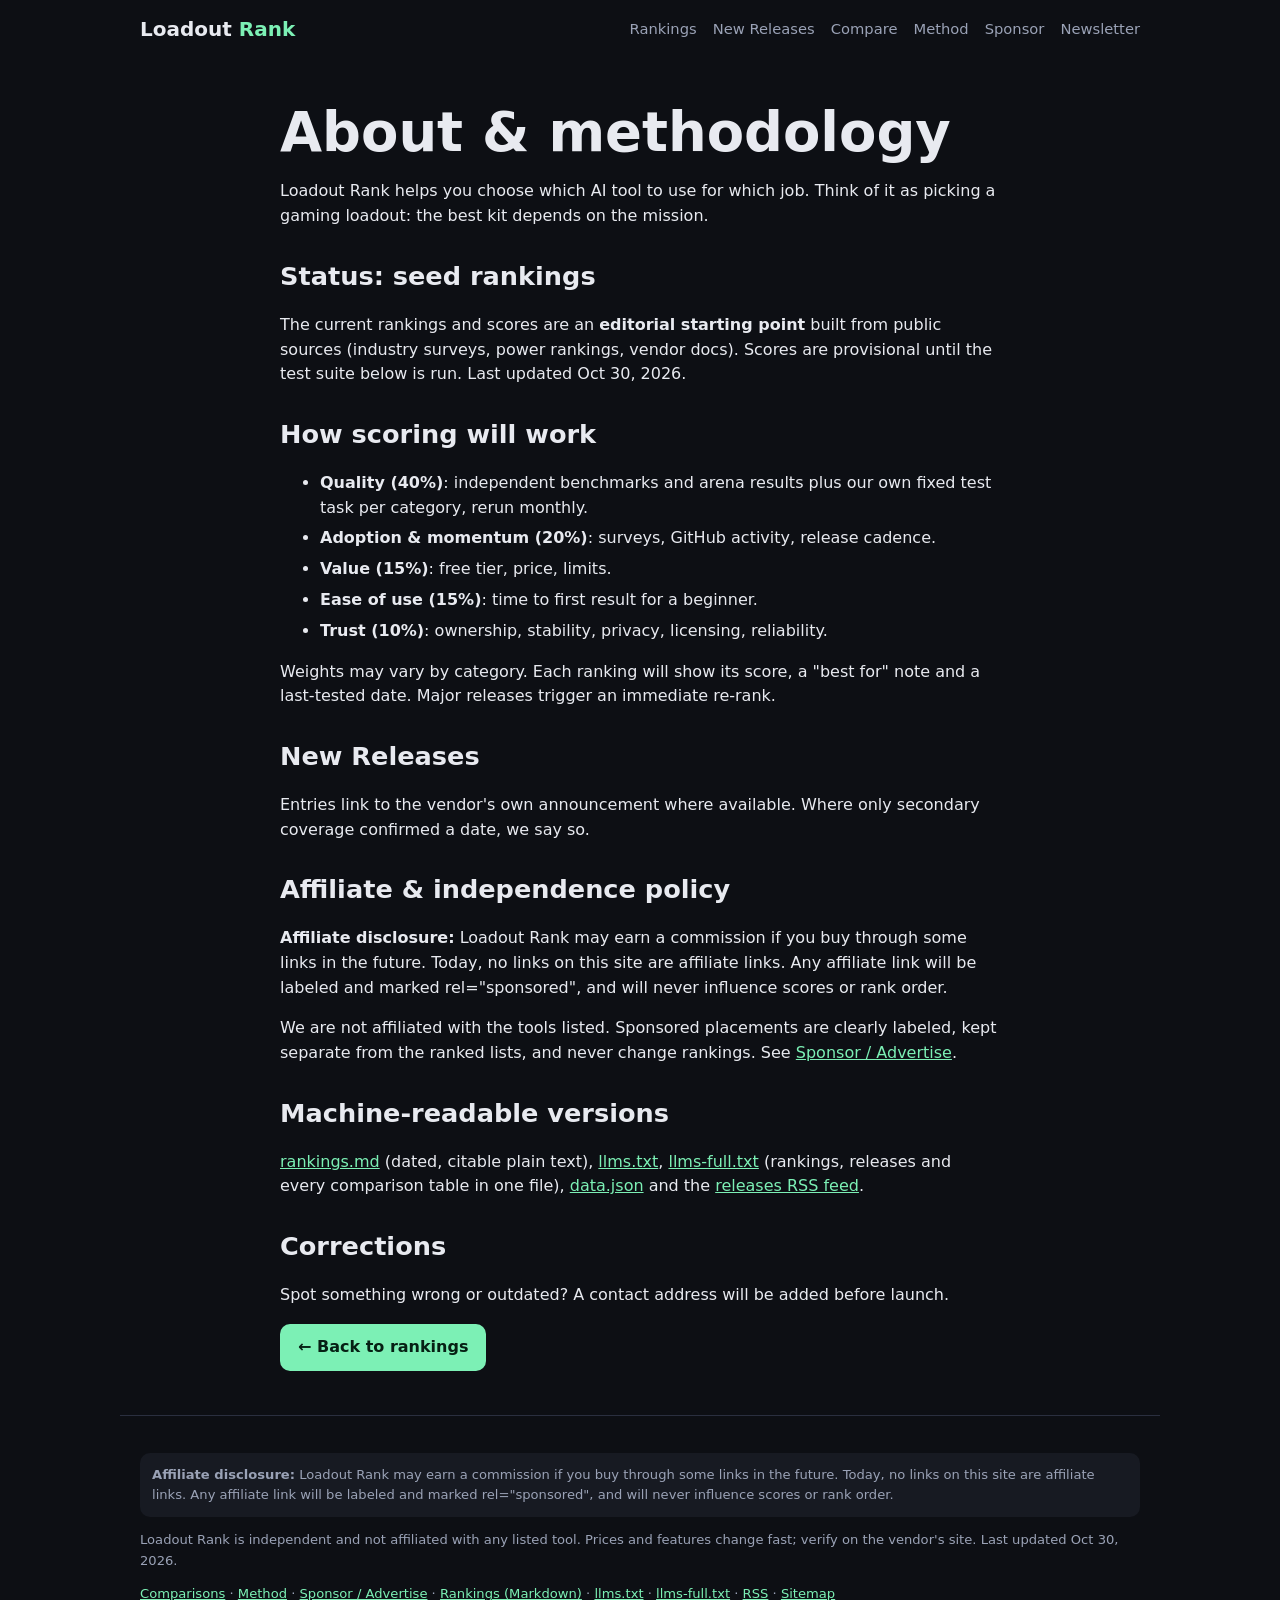
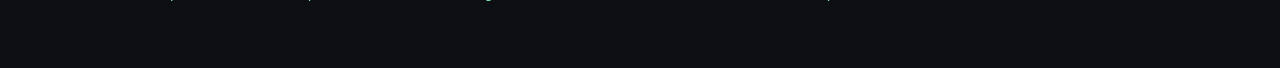
==== commit 1170e7c9: "Oct 30: add Mistral Large 4 open weights, Pika H3 Flex, Canva Brush, Factory Droid 1.0, Antigravity " ====
--- a/about.html
+++ b/about.html
@@ -3,16 +3,16 @@
 <link rel="canonical" href="https://dlee8484.github.io/loadout-rank/about.html"><link rel="alternate" type="text/markdown" href="https://dlee8484.github.io/loadout-rank/rankings.md" title="Rankings as Markdown"><link rel="sitemap" type="application/xml" href="https://dlee8484.github.io/loadout-rank/sitemap.xml"><link rel="alternate" type="application/rss+xml" href="https://dlee8484.github.io/loadout-rank/feed.xml" title="Loadout Rank: new AI releases"><link rel="alternate" type="application/json" href="https://dlee8484.github.io/loadout-rank/data.json" title="Loadout Rank data (JSON)">
 <meta property="og:type" content="website"><meta property="og:site_name" content="Loadout Rank"><meta property="og:title" content="Method &amp; Independence Policy — Loadout Rank"><meta property="og:description" content="How Loadout Rank scores and ranks AI tools: weighted criteria, provisional seed status, affiliate disclosure and corrections policy."><meta property="og:url" content="https://dlee8484.github.io/loadout-rank/about.html"><meta property="og:locale" content="en_US">
 <meta name="twitter:card" content="summary_large_image"><meta name="twitter:image" content="https://dlee8484.github.io/loadout-rank/og-image.png"><meta property="og:image" content="https://dlee8484.github.io/loadout-rank/og-image.png"><meta property="og:image:width" content="1200"><meta property="og:image:height" content="630"><meta property="og:image:alt" content="Loadout Rank: best AI tools by use case"><meta name="twitter:title" content="Method &amp; Independence Policy — Loadout Rank"><meta name="twitter:description" content="How Loadout Rank scores and ranks AI tools: weighted criteria, provisional seed status, affiliate disclosure and corrections policy.">
-<link rel="stylesheet" href="style.css"><script type="application/ld+json">{"@context": "https://schema.org", "@type": "AboutPage", "name": "Loadout Rank methodology", "url": "https://dlee8484.github.io/loadout-rank/about.html", "dateModified": "2026-10-29", "isPartOf": {"@id": "https://dlee8484.github.io/loadout-rank/#website"}, "breadcrumb": {"@id": "https://dlee8484.github.io/loadout-rank/about.html#breadcrumb"}}</script><script type="application/ld+json">{"@context": "https://schema.org", "@type": "BreadcrumbList", "@id": "https://dlee8484.github.io/loadout-rank/about.html#breadcrumb", "itemListElement": [{"@type": "ListItem", "position": 1, "name": "Loadout Rank", "item": "https://dlee8484.github.io/loadout-rank/"}, {"@type": "ListItem", "position": 2, "name": "Method", "item": "https://dlee8484.github.io/loadout-rank/about.html"}]}</script></head><body>
+<link rel="stylesheet" href="style.css"><script type="application/ld+json">{"@context": "https://schema.org", "@type": "AboutPage", "name": "Loadout Rank methodology", "url": "https://dlee8484.github.io/loadout-rank/about.html", "dateModified": "2026-10-30", "isPartOf": {"@id": "https://dlee8484.github.io/loadout-rank/#website"}, "breadcrumb": {"@id": "https://dlee8484.github.io/loadout-rank/about.html#breadcrumb"}}</script><script type="application/ld+json">{"@context": "https://schema.org", "@type": "BreadcrumbList", "@id": "https://dlee8484.github.io/loadout-rank/about.html#breadcrumb", "itemListElement": [{"@type": "ListItem", "position": 1, "name": "Loadout Rank", "item": "https://dlee8484.github.io/loadout-rank/"}, {"@type": "ListItem", "position": 2, "name": "Method", "item": "https://dlee8484.github.io/loadout-rank/about.html"}]}</script></head><body>
 <a class="skip" href="#main">Skip to content</a>
 <header><nav class="nav" aria-label="Primary"><a class="logo" href="index.html">Loadout <em>Rank</em></a><div class="links"><a href="index.html#browse">Rankings</a><a href="index.html#releases">New Releases</a><a href="comparisons.html">Compare</a><a href="about.html">Method</a><a href="sponsor.html">Sponsor</a><a href="index.html#newsletter">Newsletter</a></div></nav></header>
 <main id="main" class="wrap prose"><h1>About &amp; methodology</h1>
 <p>Loadout Rank helps you choose which AI tool to use for which job. Think of it as picking a gaming loadout: the best kit depends on the mission.</p>
-<h2>Status: seed rankings</h2><p>The current rankings and scores are an <b>editorial starting point</b> built from public sources (industry surveys, power rankings, vendor docs). Scores are provisional until the test suite below is run. Last updated <time datetime="2026-10-29">Oct 29, 2026</time>.</p>
+<h2>Status: seed rankings</h2><p>The current rankings and scores are an <b>editorial starting point</b> built from public sources (industry surveys, power rankings, vendor docs). Scores are provisional until the test suite below is run. Last updated <time datetime="2026-10-30">Oct 30, 2026</time>.</p>
 <h2>How scoring will work</h2><ul><li><b>Quality (40%)</b>: independent benchmarks and arena results plus our own fixed test task per category, rerun monthly.</li><li><b>Adoption &amp; momentum (20%)</b>: surveys, GitHub activity, release cadence.</li><li><b>Value (15%)</b>: free tier, price, limits.</li><li><b>Ease of use (15%)</b>: time to first result for a beginner.</li><li><b>Trust (10%)</b>: ownership, stability, privacy, licensing, reliability.</li></ul>
 <p>Weights may vary by category. Each ranking will show its score, a "best for" note and a last-tested date. Major releases trigger an immediate re-rank.</p>
 <h2>New Releases</h2><p>Entries link to the vendor's own announcement where available. Where only secondary coverage confirmed a date, we say so.</p>
 <h2 id="disclosure">Affiliate &amp; independence policy</h2><p><strong>Affiliate disclosure:</strong> Loadout Rank may earn a commission if you buy through some links in the future. Today, no links on this site are affiliate links. Any affiliate link will be labeled and marked rel=&quot;sponsored&quot;, and will never influence scores or rank order.</p><p>We are not affiliated with the tools listed. Sponsored placements are clearly labeled, kept separate from the ranked lists, and never change rankings. See <a href="sponsor.html">Sponsor / Advertise</a>.</p>
 <h2>Machine-readable versions</h2><p><a href="rankings.md">rankings.md</a> (dated, citable plain text), <a href="llms.txt">llms.txt</a>, <a href="llms-full.txt">llms-full.txt</a> (rankings, releases and every comparison table in one file), <a href="data.json">data.json</a> and the <a href="feed.xml">releases RSS feed</a>.</p>
 <h2>Corrections</h2><p>Spot something wrong or outdated? A contact address will be added before launch.</p>
-<p><a class="btn" href="index.html">← Back to rankings</a></p></main><footer class="foot"><p class="disc"><strong>Affiliate disclosure:</strong> Loadout Rank may earn a commission if you buy through some links in the future. Today, no links on this site are affiliate links. Any affiliate link will be labeled and marked rel=&quot;sponsored&quot;, and will never influence scores or rank order.</p><p>Loadout Rank is independent and not affiliated with any listed tool. Prices and features change fast; verify on the vendor's site. Last updated Oct 29, 2026.</p><p><a href="comparisons.html">Comparisons</a> · <a href="about.html">Method</a> · <a href="sponsor.html">Sponsor / Advertise</a> · <a href="rankings.md">Rankings (Markdown)</a> · <a href="llms.txt">llms.txt</a> · <a href="llms-full.txt">llms-full.txt</a> · <a href="feed.xml">RSS</a> · <a href="sitemap.xml">Sitemap</a></p></footer></body></html>+<p><a class="btn" href="index.html">← Back to rankings</a></p></main><footer class="foot"><p class="disc"><strong>Affiliate disclosure:</strong> Loadout Rank may earn a commission if you buy through some links in the future. Today, no links on this site are affiliate links. Any affiliate link will be labeled and marked rel=&quot;sponsored&quot;, and will never influence scores or rank order.</p><p>Loadout Rank is independent and not affiliated with any listed tool. Prices and features change fast; verify on the vendor's site. Last updated Oct 30, 2026.</p><p><a href="comparisons.html">Comparisons</a> · <a href="about.html">Method</a> · <a href="sponsor.html">Sponsor / Advertise</a> · <a href="rankings.md">Rankings (Markdown)</a> · <a href="llms.txt">llms.txt</a> · <a href="llms-full.txt">llms-full.txt</a> · <a href="feed.xml">RSS</a> · <a href="sitemap.xml">Sitemap</a></p></footer></body></html>
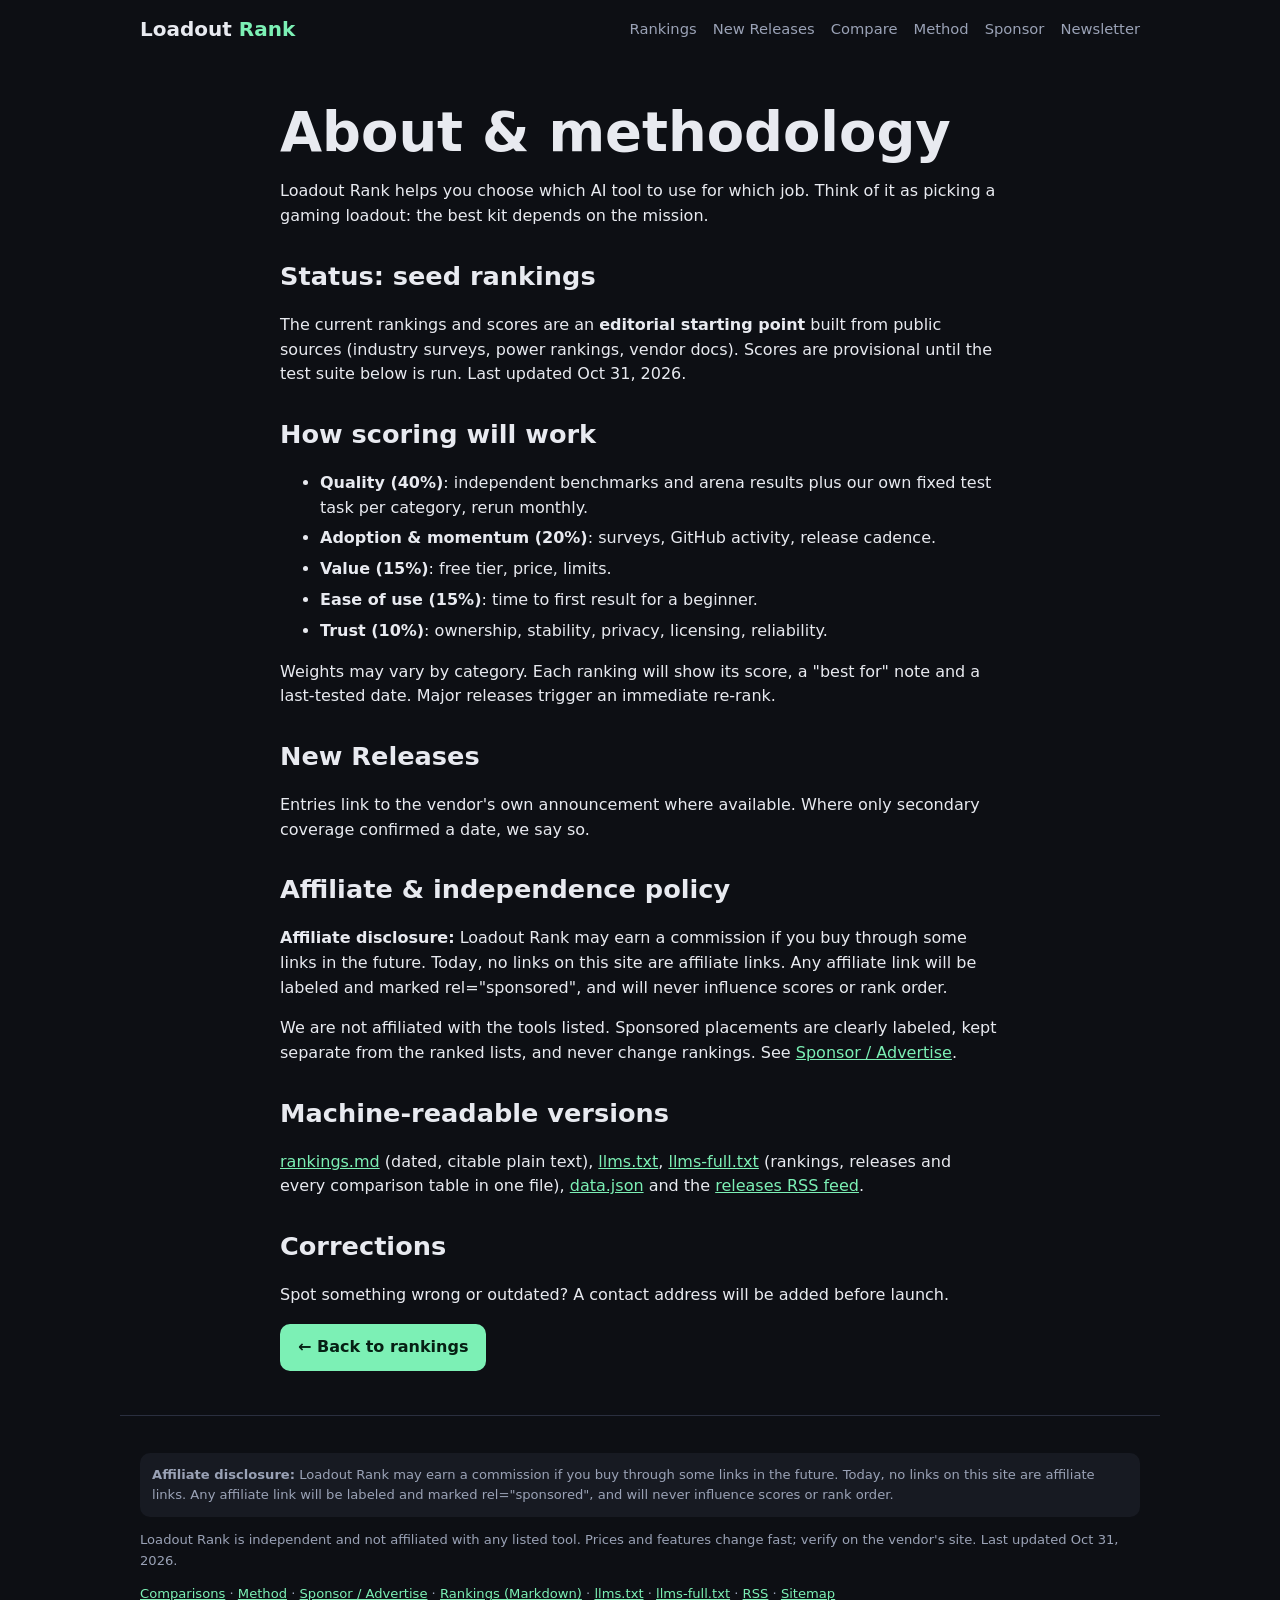
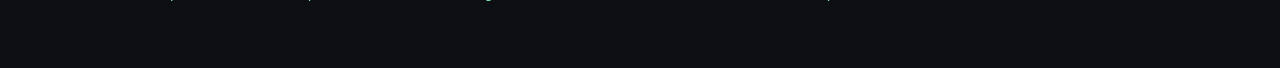
==== commit a8c460f0: "Oct 31: add Vercel agent-desktop, SenseNova-Loop-9B-Preview, ElevenLabs SFX v3; robots max-image-pre" ====
--- a/about.html
+++ b/about.html
@@ -1,18 +1,18 @@
 <!doctype html><html lang="en"><head><meta charset="utf-8"><meta name="viewport" content="width=device-width,initial-scale=1">
-<title>Method &amp; Independence Policy — Loadout Rank</title><meta name="description" content="How Loadout Rank scores and ranks AI tools: weighted criteria, provisional seed status, affiliate disclosure and corrections policy."><meta name="theme-color" content="#0d0f14"><meta name="robots" content="index,follow,max-snippet:-1">
+<title>Method &amp; Independence Policy — Loadout Rank</title><meta name="description" content="How Loadout Rank scores and ranks AI tools: weighted criteria, provisional seed status, affiliate disclosure and corrections policy."><meta name="theme-color" content="#0d0f14"><meta name="robots" content="index,follow,max-snippet:-1,max-image-preview:large">
 <link rel="canonical" href="https://dlee8484.github.io/loadout-rank/about.html"><link rel="alternate" type="text/markdown" href="https://dlee8484.github.io/loadout-rank/rankings.md" title="Rankings as Markdown"><link rel="sitemap" type="application/xml" href="https://dlee8484.github.io/loadout-rank/sitemap.xml"><link rel="alternate" type="application/rss+xml" href="https://dlee8484.github.io/loadout-rank/feed.xml" title="Loadout Rank: new AI releases"><link rel="alternate" type="application/json" href="https://dlee8484.github.io/loadout-rank/data.json" title="Loadout Rank data (JSON)">
 <meta property="og:type" content="website"><meta property="og:site_name" content="Loadout Rank"><meta property="og:title" content="Method &amp; Independence Policy — Loadout Rank"><meta property="og:description" content="How Loadout Rank scores and ranks AI tools: weighted criteria, provisional seed status, affiliate disclosure and corrections policy."><meta property="og:url" content="https://dlee8484.github.io/loadout-rank/about.html"><meta property="og:locale" content="en_US">
 <meta name="twitter:card" content="summary_large_image"><meta name="twitter:image" content="https://dlee8484.github.io/loadout-rank/og-image.png"><meta property="og:image" content="https://dlee8484.github.io/loadout-rank/og-image.png"><meta property="og:image:width" content="1200"><meta property="og:image:height" content="630"><meta property="og:image:alt" content="Loadout Rank: best AI tools by use case"><meta name="twitter:title" content="Method &amp; Independence Policy — Loadout Rank"><meta name="twitter:description" content="How Loadout Rank scores and ranks AI tools: weighted criteria, provisional seed status, affiliate disclosure and corrections policy.">
-<link rel="stylesheet" href="style.css"><script type="application/ld+json">{"@context": "https://schema.org", "@type": "AboutPage", "name": "Loadout Rank methodology", "url": "https://dlee8484.github.io/loadout-rank/about.html", "dateModified": "2026-10-30", "isPartOf": {"@id": "https://dlee8484.github.io/loadout-rank/#website"}, "breadcrumb": {"@id": "https://dlee8484.github.io/loadout-rank/about.html#breadcrumb"}}</script><script type="application/ld+json">{"@context": "https://schema.org", "@type": "BreadcrumbList", "@id": "https://dlee8484.github.io/loadout-rank/about.html#breadcrumb", "itemListElement": [{"@type": "ListItem", "position": 1, "name": "Loadout Rank", "item": "https://dlee8484.github.io/loadout-rank/"}, {"@type": "ListItem", "position": 2, "name": "Method", "item": "https://dlee8484.github.io/loadout-rank/about.html"}]}</script></head><body>
+<link rel="stylesheet" href="style.css"><script type="application/ld+json">{"@context": "https://schema.org", "@type": "AboutPage", "name": "Loadout Rank methodology", "url": "https://dlee8484.github.io/loadout-rank/about.html", "dateModified": "2026-10-31", "isPartOf": {"@id": "https://dlee8484.github.io/loadout-rank/#website"}, "breadcrumb": {"@id": "https://dlee8484.github.io/loadout-rank/about.html#breadcrumb"}}</script><script type="application/ld+json">{"@context": "https://schema.org", "@type": "BreadcrumbList", "@id": "https://dlee8484.github.io/loadout-rank/about.html#breadcrumb", "itemListElement": [{"@type": "ListItem", "position": 1, "name": "Loadout Rank", "item": "https://dlee8484.github.io/loadout-rank/"}, {"@type": "ListItem", "position": 2, "name": "Method", "item": "https://dlee8484.github.io/loadout-rank/about.html"}]}</script></head><body>
 <a class="skip" href="#main">Skip to content</a>
 <header><nav class="nav" aria-label="Primary"><a class="logo" href="index.html">Loadout <em>Rank</em></a><div class="links"><a href="index.html#browse">Rankings</a><a href="index.html#releases">New Releases</a><a href="comparisons.html">Compare</a><a href="about.html">Method</a><a href="sponsor.html">Sponsor</a><a href="index.html#newsletter">Newsletter</a></div></nav></header>
 <main id="main" class="wrap prose"><h1>About &amp; methodology</h1>
 <p>Loadout Rank helps you choose which AI tool to use for which job. Think of it as picking a gaming loadout: the best kit depends on the mission.</p>
-<h2>Status: seed rankings</h2><p>The current rankings and scores are an <b>editorial starting point</b> built from public sources (industry surveys, power rankings, vendor docs). Scores are provisional until the test suite below is run. Last updated <time datetime="2026-10-30">Oct 30, 2026</time>.</p>
+<h2>Status: seed rankings</h2><p>The current rankings and scores are an <b>editorial starting point</b> built from public sources (industry surveys, power rankings, vendor docs). Scores are provisional until the test suite below is run. Last updated <time datetime="2026-10-31">Oct 31, 2026</time>.</p>
 <h2>How scoring will work</h2><ul><li><b>Quality (40%)</b>: independent benchmarks and arena results plus our own fixed test task per category, rerun monthly.</li><li><b>Adoption &amp; momentum (20%)</b>: surveys, GitHub activity, release cadence.</li><li><b>Value (15%)</b>: free tier, price, limits.</li><li><b>Ease of use (15%)</b>: time to first result for a beginner.</li><li><b>Trust (10%)</b>: ownership, stability, privacy, licensing, reliability.</li></ul>
 <p>Weights may vary by category. Each ranking will show its score, a "best for" note and a last-tested date. Major releases trigger an immediate re-rank.</p>
 <h2>New Releases</h2><p>Entries link to the vendor's own announcement where available. Where only secondary coverage confirmed a date, we say so.</p>
 <h2 id="disclosure">Affiliate &amp; independence policy</h2><p><strong>Affiliate disclosure:</strong> Loadout Rank may earn a commission if you buy through some links in the future. Today, no links on this site are affiliate links. Any affiliate link will be labeled and marked rel=&quot;sponsored&quot;, and will never influence scores or rank order.</p><p>We are not affiliated with the tools listed. Sponsored placements are clearly labeled, kept separate from the ranked lists, and never change rankings. See <a href="sponsor.html">Sponsor / Advertise</a>.</p>
 <h2>Machine-readable versions</h2><p><a href="rankings.md">rankings.md</a> (dated, citable plain text), <a href="llms.txt">llms.txt</a>, <a href="llms-full.txt">llms-full.txt</a> (rankings, releases and every comparison table in one file), <a href="data.json">data.json</a> and the <a href="feed.xml">releases RSS feed</a>.</p>
 <h2>Corrections</h2><p>Spot something wrong or outdated? A contact address will be added before launch.</p>
-<p><a class="btn" href="index.html">← Back to rankings</a></p></main><footer class="foot"><p class="disc"><strong>Affiliate disclosure:</strong> Loadout Rank may earn a commission if you buy through some links in the future. Today, no links on this site are affiliate links. Any affiliate link will be labeled and marked rel=&quot;sponsored&quot;, and will never influence scores or rank order.</p><p>Loadout Rank is independent and not affiliated with any listed tool. Prices and features change fast; verify on the vendor's site. Last updated Oct 30, 2026.</p><p><a href="comparisons.html">Comparisons</a> · <a href="about.html">Method</a> · <a href="sponsor.html">Sponsor / Advertise</a> · <a href="rankings.md">Rankings (Markdown)</a> · <a href="llms.txt">llms.txt</a> · <a href="llms-full.txt">llms-full.txt</a> · <a href="feed.xml">RSS</a> · <a href="sitemap.xml">Sitemap</a></p></footer></body></html>+<p><a class="btn" href="index.html">← Back to rankings</a></p></main><footer class="foot"><p class="disc"><strong>Affiliate disclosure:</strong> Loadout Rank may earn a commission if you buy through some links in the future. Today, no links on this site are affiliate links. Any affiliate link will be labeled and marked rel=&quot;sponsored&quot;, and will never influence scores or rank order.</p><p>Loadout Rank is independent and not affiliated with any listed tool. Prices and features change fast; verify on the vendor's site. Last updated Oct 31, 2026.</p><p><a href="comparisons.html">Comparisons</a> · <a href="about.html">Method</a> · <a href="sponsor.html">Sponsor / Advertise</a> · <a href="rankings.md">Rankings (Markdown)</a> · <a href="llms.txt">llms.txt</a> · <a href="llms-full.txt">llms-full.txt</a> · <a href="feed.xml">RSS</a> · <a href="sitemap.xml">Sitemap</a></p></footer></body></html>
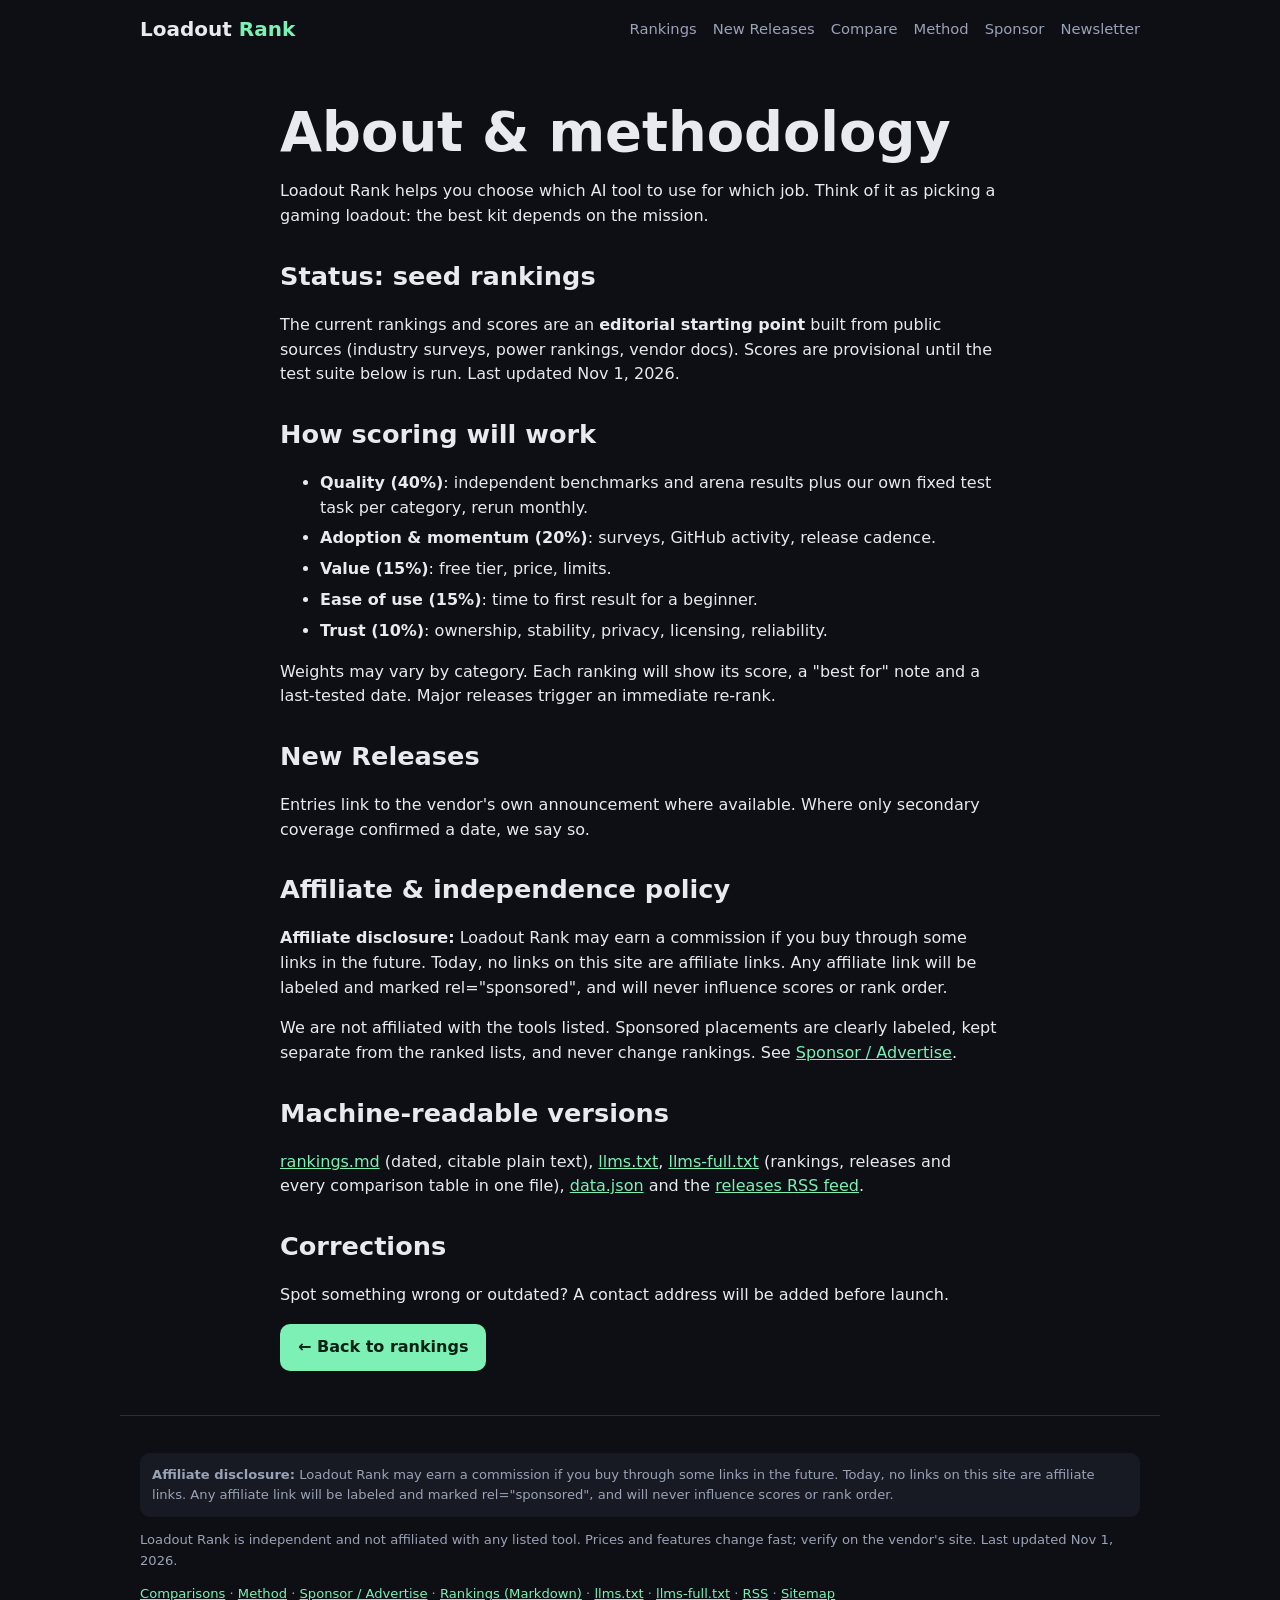
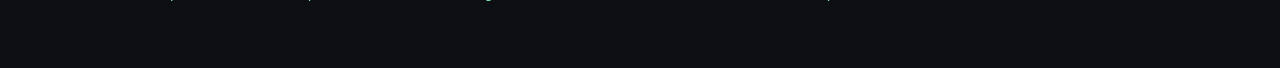
==== commit 7da500b4: "Nov 1: add DeepSeek dsh-superagent, Gemini API Computer Use GA; favicons (SVG, 48px PNG, apple-touch" ====
--- a/about.html
+++ b/about.html
@@ -1,18 +1,18 @@
 <!doctype html><html lang="en"><head><meta charset="utf-8"><meta name="viewport" content="width=device-width,initial-scale=1">
-<title>Method &amp; Independence Policy — Loadout Rank</title><meta name="description" content="How Loadout Rank scores and ranks AI tools: weighted criteria, provisional seed status, affiliate disclosure and corrections policy."><meta name="theme-color" content="#0d0f14"><meta name="robots" content="index,follow,max-snippet:-1,max-image-preview:large">
+<title>Method &amp; Independence Policy — Loadout Rank</title><meta name="description" content="How Loadout Rank scores and ranks AI tools: weighted criteria, provisional seed status, affiliate disclosure and corrections policy."><meta name="theme-color" content="#0d0f14"><link rel="icon" href="favicon.svg" type="image/svg+xml"><link rel="icon" href="favicon-48.png" type="image/png" sizes="48x48"><link rel="apple-touch-icon" href="apple-touch-icon.png"><meta name="robots" content="index,follow,max-snippet:-1,max-image-preview:large">
 <link rel="canonical" href="https://dlee8484.github.io/loadout-rank/about.html"><link rel="alternate" type="text/markdown" href="https://dlee8484.github.io/loadout-rank/rankings.md" title="Rankings as Markdown"><link rel="sitemap" type="application/xml" href="https://dlee8484.github.io/loadout-rank/sitemap.xml"><link rel="alternate" type="application/rss+xml" href="https://dlee8484.github.io/loadout-rank/feed.xml" title="Loadout Rank: new AI releases"><link rel="alternate" type="application/json" href="https://dlee8484.github.io/loadout-rank/data.json" title="Loadout Rank data (JSON)">
 <meta property="og:type" content="website"><meta property="og:site_name" content="Loadout Rank"><meta property="og:title" content="Method &amp; Independence Policy — Loadout Rank"><meta property="og:description" content="How Loadout Rank scores and ranks AI tools: weighted criteria, provisional seed status, affiliate disclosure and corrections policy."><meta property="og:url" content="https://dlee8484.github.io/loadout-rank/about.html"><meta property="og:locale" content="en_US">
 <meta name="twitter:card" content="summary_large_image"><meta name="twitter:image" content="https://dlee8484.github.io/loadout-rank/og-image.png"><meta property="og:image" content="https://dlee8484.github.io/loadout-rank/og-image.png"><meta property="og:image:width" content="1200"><meta property="og:image:height" content="630"><meta property="og:image:alt" content="Loadout Rank: best AI tools by use case"><meta name="twitter:title" content="Method &amp; Independence Policy — Loadout Rank"><meta name="twitter:description" content="How Loadout Rank scores and ranks AI tools: weighted criteria, provisional seed status, affiliate disclosure and corrections policy.">
-<link rel="stylesheet" href="style.css"><script type="application/ld+json">{"@context": "https://schema.org", "@type": "AboutPage", "name": "Loadout Rank methodology", "url": "https://dlee8484.github.io/loadout-rank/about.html", "dateModified": "2026-10-31", "isPartOf": {"@id": "https://dlee8484.github.io/loadout-rank/#website"}, "breadcrumb": {"@id": "https://dlee8484.github.io/loadout-rank/about.html#breadcrumb"}}</script><script type="application/ld+json">{"@context": "https://schema.org", "@type": "BreadcrumbList", "@id": "https://dlee8484.github.io/loadout-rank/about.html#breadcrumb", "itemListElement": [{"@type": "ListItem", "position": 1, "name": "Loadout Rank", "item": "https://dlee8484.github.io/loadout-rank/"}, {"@type": "ListItem", "position": 2, "name": "Method", "item": "https://dlee8484.github.io/loadout-rank/about.html"}]}</script></head><body>
+<link rel="stylesheet" href="style.css"><script type="application/ld+json">{"@context": "https://schema.org", "@type": "AboutPage", "name": "Loadout Rank methodology", "url": "https://dlee8484.github.io/loadout-rank/about.html", "dateModified": "2026-11-01", "isPartOf": {"@id": "https://dlee8484.github.io/loadout-rank/#website"}, "breadcrumb": {"@id": "https://dlee8484.github.io/loadout-rank/about.html#breadcrumb"}}</script><script type="application/ld+json">{"@context": "https://schema.org", "@type": "BreadcrumbList", "@id": "https://dlee8484.github.io/loadout-rank/about.html#breadcrumb", "itemListElement": [{"@type": "ListItem", "position": 1, "name": "Loadout Rank", "item": "https://dlee8484.github.io/loadout-rank/"}, {"@type": "ListItem", "position": 2, "name": "Method", "item": "https://dlee8484.github.io/loadout-rank/about.html"}]}</script></head><body>
 <a class="skip" href="#main">Skip to content</a>
 <header><nav class="nav" aria-label="Primary"><a class="logo" href="index.html">Loadout <em>Rank</em></a><div class="links"><a href="index.html#browse">Rankings</a><a href="index.html#releases">New Releases</a><a href="comparisons.html">Compare</a><a href="about.html">Method</a><a href="sponsor.html">Sponsor</a><a href="index.html#newsletter">Newsletter</a></div></nav></header>
 <main id="main" class="wrap prose"><h1>About &amp; methodology</h1>
 <p>Loadout Rank helps you choose which AI tool to use for which job. Think of it as picking a gaming loadout: the best kit depends on the mission.</p>
-<h2>Status: seed rankings</h2><p>The current rankings and scores are an <b>editorial starting point</b> built from public sources (industry surveys, power rankings, vendor docs). Scores are provisional until the test suite below is run. Last updated <time datetime="2026-10-31">Oct 31, 2026</time>.</p>
+<h2>Status: seed rankings</h2><p>The current rankings and scores are an <b>editorial starting point</b> built from public sources (industry surveys, power rankings, vendor docs). Scores are provisional until the test suite below is run. Last updated <time datetime="2026-11-01">Nov 1, 2026</time>.</p>
 <h2>How scoring will work</h2><ul><li><b>Quality (40%)</b>: independent benchmarks and arena results plus our own fixed test task per category, rerun monthly.</li><li><b>Adoption &amp; momentum (20%)</b>: surveys, GitHub activity, release cadence.</li><li><b>Value (15%)</b>: free tier, price, limits.</li><li><b>Ease of use (15%)</b>: time to first result for a beginner.</li><li><b>Trust (10%)</b>: ownership, stability, privacy, licensing, reliability.</li></ul>
 <p>Weights may vary by category. Each ranking will show its score, a "best for" note and a last-tested date. Major releases trigger an immediate re-rank.</p>
 <h2>New Releases</h2><p>Entries link to the vendor's own announcement where available. Where only secondary coverage confirmed a date, we say so.</p>
 <h2 id="disclosure">Affiliate &amp; independence policy</h2><p><strong>Affiliate disclosure:</strong> Loadout Rank may earn a commission if you buy through some links in the future. Today, no links on this site are affiliate links. Any affiliate link will be labeled and marked rel=&quot;sponsored&quot;, and will never influence scores or rank order.</p><p>We are not affiliated with the tools listed. Sponsored placements are clearly labeled, kept separate from the ranked lists, and never change rankings. See <a href="sponsor.html">Sponsor / Advertise</a>.</p>
 <h2>Machine-readable versions</h2><p><a href="rankings.md">rankings.md</a> (dated, citable plain text), <a href="llms.txt">llms.txt</a>, <a href="llms-full.txt">llms-full.txt</a> (rankings, releases and every comparison table in one file), <a href="data.json">data.json</a> and the <a href="feed.xml">releases RSS feed</a>.</p>
 <h2>Corrections</h2><p>Spot something wrong or outdated? A contact address will be added before launch.</p>
-<p><a class="btn" href="index.html">← Back to rankings</a></p></main><footer class="foot"><p class="disc"><strong>Affiliate disclosure:</strong> Loadout Rank may earn a commission if you buy through some links in the future. Today, no links on this site are affiliate links. Any affiliate link will be labeled and marked rel=&quot;sponsored&quot;, and will never influence scores or rank order.</p><p>Loadout Rank is independent and not affiliated with any listed tool. Prices and features change fast; verify on the vendor's site. Last updated Oct 31, 2026.</p><p><a href="comparisons.html">Comparisons</a> · <a href="about.html">Method</a> · <a href="sponsor.html">Sponsor / Advertise</a> · <a href="rankings.md">Rankings (Markdown)</a> · <a href="llms.txt">llms.txt</a> · <a href="llms-full.txt">llms-full.txt</a> · <a href="feed.xml">RSS</a> · <a href="sitemap.xml">Sitemap</a></p></footer></body></html>+<p><a class="btn" href="index.html">← Back to rankings</a></p></main><footer class="foot"><p class="disc"><strong>Affiliate disclosure:</strong> Loadout Rank may earn a commission if you buy through some links in the future. Today, no links on this site are affiliate links. Any affiliate link will be labeled and marked rel=&quot;sponsored&quot;, and will never influence scores or rank order.</p><p>Loadout Rank is independent and not affiliated with any listed tool. Prices and features change fast; verify on the vendor's site. Last updated Nov 1, 2026.</p><p><a href="comparisons.html">Comparisons</a> · <a href="about.html">Method</a> · <a href="sponsor.html">Sponsor / Advertise</a> · <a href="rankings.md">Rankings (Markdown)</a> · <a href="llms.txt">llms.txt</a> · <a href="llms-full.txt">llms-full.txt</a> · <a href="feed.xml">RSS</a> · <a href="sitemap.xml">Sitemap</a></p></footer></body></html>
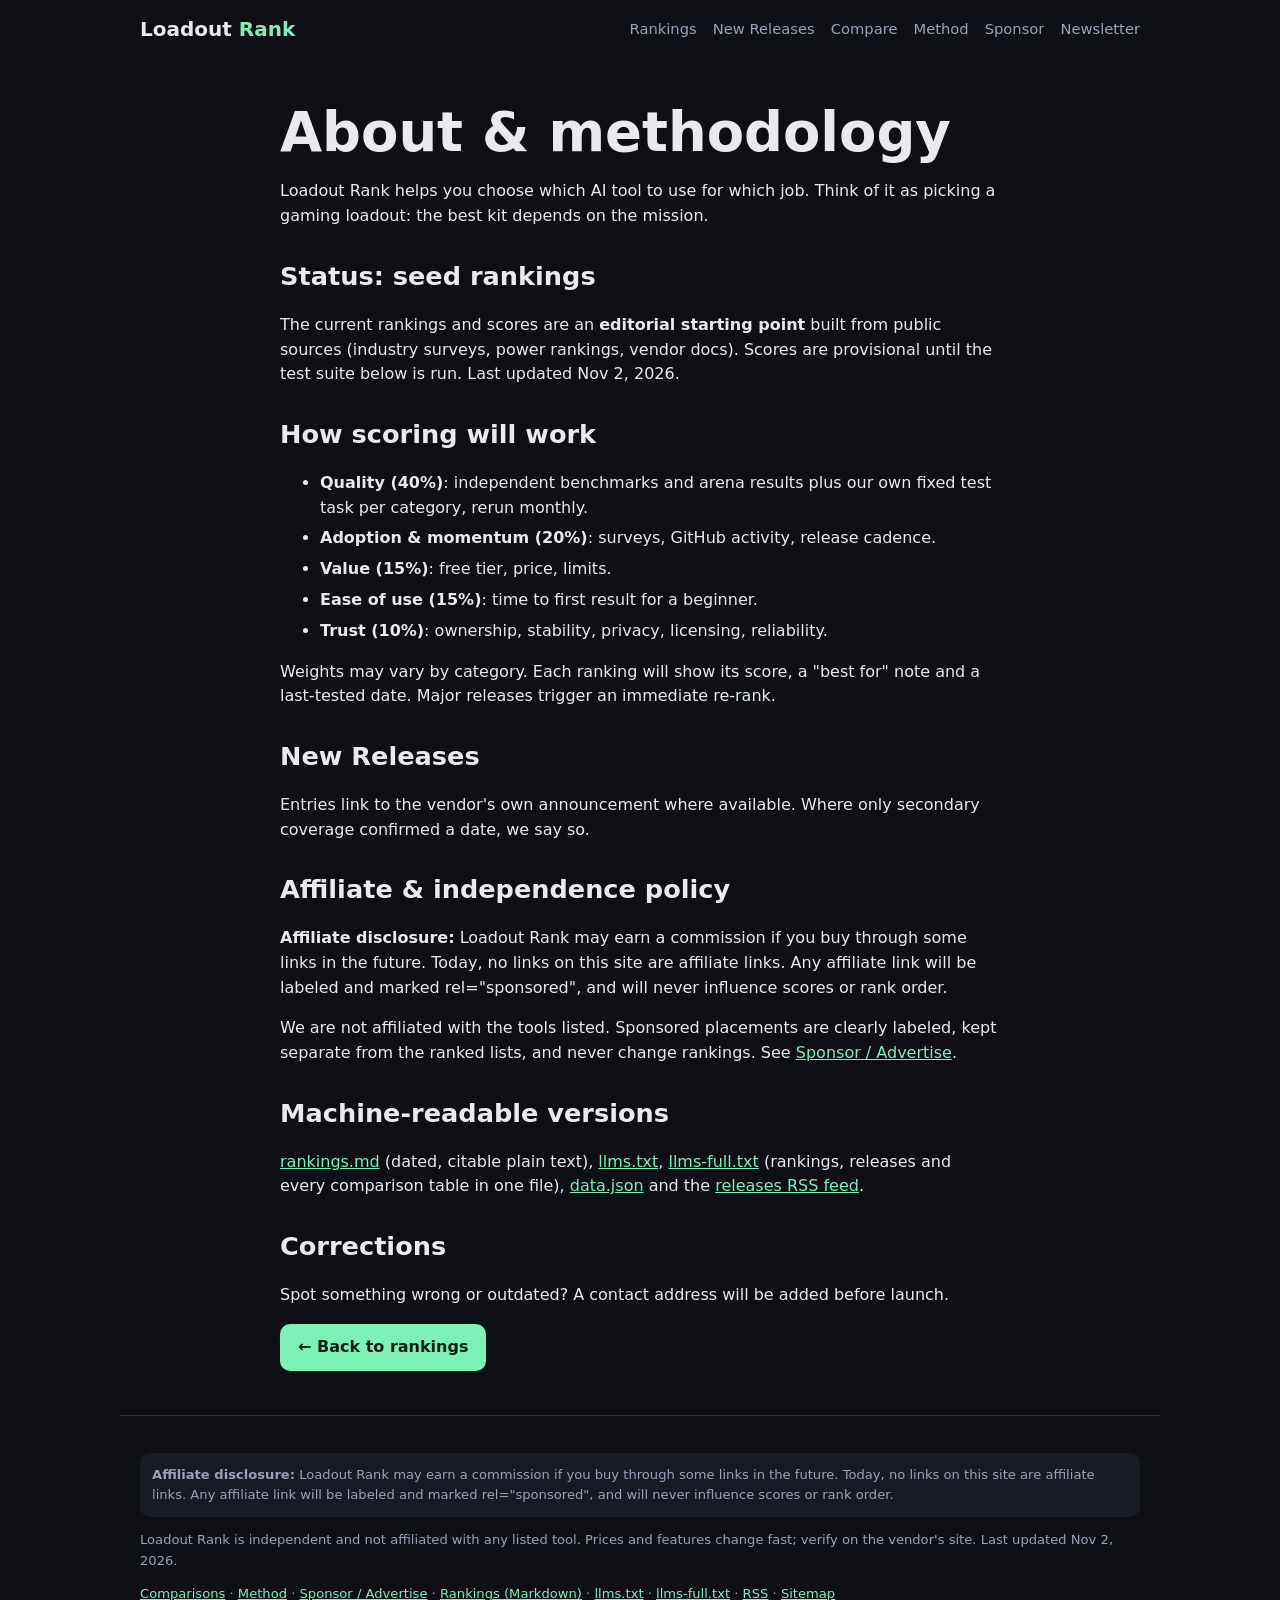
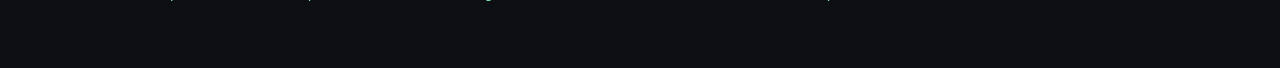
==== commit 37b8c3f4: "Nov 2: add Meituan LongCat-2.5, SEELE EVA01 open 3D game-mesh generation, Haas-ja-v1.0; homepage tit" ====
--- a/about.html
+++ b/about.html
@@ -3,16 +3,16 @@
 <link rel="canonical" href="https://dlee8484.github.io/loadout-rank/about.html"><link rel="alternate" type="text/markdown" href="https://dlee8484.github.io/loadout-rank/rankings.md" title="Rankings as Markdown"><link rel="sitemap" type="application/xml" href="https://dlee8484.github.io/loadout-rank/sitemap.xml"><link rel="alternate" type="application/rss+xml" href="https://dlee8484.github.io/loadout-rank/feed.xml" title="Loadout Rank: new AI releases"><link rel="alternate" type="application/json" href="https://dlee8484.github.io/loadout-rank/data.json" title="Loadout Rank data (JSON)">
 <meta property="og:type" content="website"><meta property="og:site_name" content="Loadout Rank"><meta property="og:title" content="Method &amp; Independence Policy — Loadout Rank"><meta property="og:description" content="How Loadout Rank scores and ranks AI tools: weighted criteria, provisional seed status, affiliate disclosure and corrections policy."><meta property="og:url" content="https://dlee8484.github.io/loadout-rank/about.html"><meta property="og:locale" content="en_US">
 <meta name="twitter:card" content="summary_large_image"><meta name="twitter:image" content="https://dlee8484.github.io/loadout-rank/og-image.png"><meta property="og:image" content="https://dlee8484.github.io/loadout-rank/og-image.png"><meta property="og:image:width" content="1200"><meta property="og:image:height" content="630"><meta property="og:image:alt" content="Loadout Rank: best AI tools by use case"><meta name="twitter:title" content="Method &amp; Independence Policy — Loadout Rank"><meta name="twitter:description" content="How Loadout Rank scores and ranks AI tools: weighted criteria, provisional seed status, affiliate disclosure and corrections policy.">
-<link rel="stylesheet" href="style.css"><script type="application/ld+json">{"@context": "https://schema.org", "@type": "AboutPage", "name": "Loadout Rank methodology", "url": "https://dlee8484.github.io/loadout-rank/about.html", "dateModified": "2026-11-01", "isPartOf": {"@id": "https://dlee8484.github.io/loadout-rank/#website"}, "breadcrumb": {"@id": "https://dlee8484.github.io/loadout-rank/about.html#breadcrumb"}}</script><script type="application/ld+json">{"@context": "https://schema.org", "@type": "BreadcrumbList", "@id": "https://dlee8484.github.io/loadout-rank/about.html#breadcrumb", "itemListElement": [{"@type": "ListItem", "position": 1, "name": "Loadout Rank", "item": "https://dlee8484.github.io/loadout-rank/"}, {"@type": "ListItem", "position": 2, "name": "Method", "item": "https://dlee8484.github.io/loadout-rank/about.html"}]}</script></head><body>
+<link rel="stylesheet" href="style.css"><script type="application/ld+json">{"@context": "https://schema.org", "@type": "AboutPage", "name": "Loadout Rank methodology", "url": "https://dlee8484.github.io/loadout-rank/about.html", "dateModified": "2026-11-02", "isPartOf": {"@id": "https://dlee8484.github.io/loadout-rank/#website"}, "breadcrumb": {"@id": "https://dlee8484.github.io/loadout-rank/about.html#breadcrumb"}}</script><script type="application/ld+json">{"@context": "https://schema.org", "@type": "BreadcrumbList", "@id": "https://dlee8484.github.io/loadout-rank/about.html#breadcrumb", "itemListElement": [{"@type": "ListItem", "position": 1, "name": "Loadout Rank", "item": "https://dlee8484.github.io/loadout-rank/"}, {"@type": "ListItem", "position": 2, "name": "Method", "item": "https://dlee8484.github.io/loadout-rank/about.html"}]}</script></head><body>
 <a class="skip" href="#main">Skip to content</a>
 <header><nav class="nav" aria-label="Primary"><a class="logo" href="index.html">Loadout <em>Rank</em></a><div class="links"><a href="index.html#browse">Rankings</a><a href="index.html#releases">New Releases</a><a href="comparisons.html">Compare</a><a href="about.html">Method</a><a href="sponsor.html">Sponsor</a><a href="index.html#newsletter">Newsletter</a></div></nav></header>
 <main id="main" class="wrap prose"><h1>About &amp; methodology</h1>
 <p>Loadout Rank helps you choose which AI tool to use for which job. Think of it as picking a gaming loadout: the best kit depends on the mission.</p>
-<h2>Status: seed rankings</h2><p>The current rankings and scores are an <b>editorial starting point</b> built from public sources (industry surveys, power rankings, vendor docs). Scores are provisional until the test suite below is run. Last updated <time datetime="2026-11-01">Nov 1, 2026</time>.</p>
+<h2>Status: seed rankings</h2><p>The current rankings and scores are an <b>editorial starting point</b> built from public sources (industry surveys, power rankings, vendor docs). Scores are provisional until the test suite below is run. Last updated <time datetime="2026-11-02">Nov 2, 2026</time>.</p>
 <h2>How scoring will work</h2><ul><li><b>Quality (40%)</b>: independent benchmarks and arena results plus our own fixed test task per category, rerun monthly.</li><li><b>Adoption &amp; momentum (20%)</b>: surveys, GitHub activity, release cadence.</li><li><b>Value (15%)</b>: free tier, price, limits.</li><li><b>Ease of use (15%)</b>: time to first result for a beginner.</li><li><b>Trust (10%)</b>: ownership, stability, privacy, licensing, reliability.</li></ul>
 <p>Weights may vary by category. Each ranking will show its score, a "best for" note and a last-tested date. Major releases trigger an immediate re-rank.</p>
 <h2>New Releases</h2><p>Entries link to the vendor's own announcement where available. Where only secondary coverage confirmed a date, we say so.</p>
 <h2 id="disclosure">Affiliate &amp; independence policy</h2><p><strong>Affiliate disclosure:</strong> Loadout Rank may earn a commission if you buy through some links in the future. Today, no links on this site are affiliate links. Any affiliate link will be labeled and marked rel=&quot;sponsored&quot;, and will never influence scores or rank order.</p><p>We are not affiliated with the tools listed. Sponsored placements are clearly labeled, kept separate from the ranked lists, and never change rankings. See <a href="sponsor.html">Sponsor / Advertise</a>.</p>
 <h2>Machine-readable versions</h2><p><a href="rankings.md">rankings.md</a> (dated, citable plain text), <a href="llms.txt">llms.txt</a>, <a href="llms-full.txt">llms-full.txt</a> (rankings, releases and every comparison table in one file), <a href="data.json">data.json</a> and the <a href="feed.xml">releases RSS feed</a>.</p>
 <h2>Corrections</h2><p>Spot something wrong or outdated? A contact address will be added before launch.</p>
-<p><a class="btn" href="index.html">← Back to rankings</a></p></main><footer class="foot"><p class="disc"><strong>Affiliate disclosure:</strong> Loadout Rank may earn a commission if you buy through some links in the future. Today, no links on this site are affiliate links. Any affiliate link will be labeled and marked rel=&quot;sponsored&quot;, and will never influence scores or rank order.</p><p>Loadout Rank is independent and not affiliated with any listed tool. Prices and features change fast; verify on the vendor's site. Last updated Nov 1, 2026.</p><p><a href="comparisons.html">Comparisons</a> · <a href="about.html">Method</a> · <a href="sponsor.html">Sponsor / Advertise</a> · <a href="rankings.md">Rankings (Markdown)</a> · <a href="llms.txt">llms.txt</a> · <a href="llms-full.txt">llms-full.txt</a> · <a href="feed.xml">RSS</a> · <a href="sitemap.xml">Sitemap</a></p></footer></body></html>+<p><a class="btn" href="index.html">← Back to rankings</a></p></main><footer class="foot"><p class="disc"><strong>Affiliate disclosure:</strong> Loadout Rank may earn a commission if you buy through some links in the future. Today, no links on this site are affiliate links. Any affiliate link will be labeled and marked rel=&quot;sponsored&quot;, and will never influence scores or rank order.</p><p>Loadout Rank is independent and not affiliated with any listed tool. Prices and features change fast; verify on the vendor's site. Last updated Nov 2, 2026.</p><p><a href="comparisons.html">Comparisons</a> · <a href="about.html">Method</a> · <a href="sponsor.html">Sponsor / Advertise</a> · <a href="rankings.md">Rankings (Markdown)</a> · <a href="llms.txt">llms.txt</a> · <a href="llms-full.txt">llms-full.txt</a> · <a href="feed.xml">RSS</a> · <a href="sitemap.xml">Sitemap</a></p></footer></body></html>
